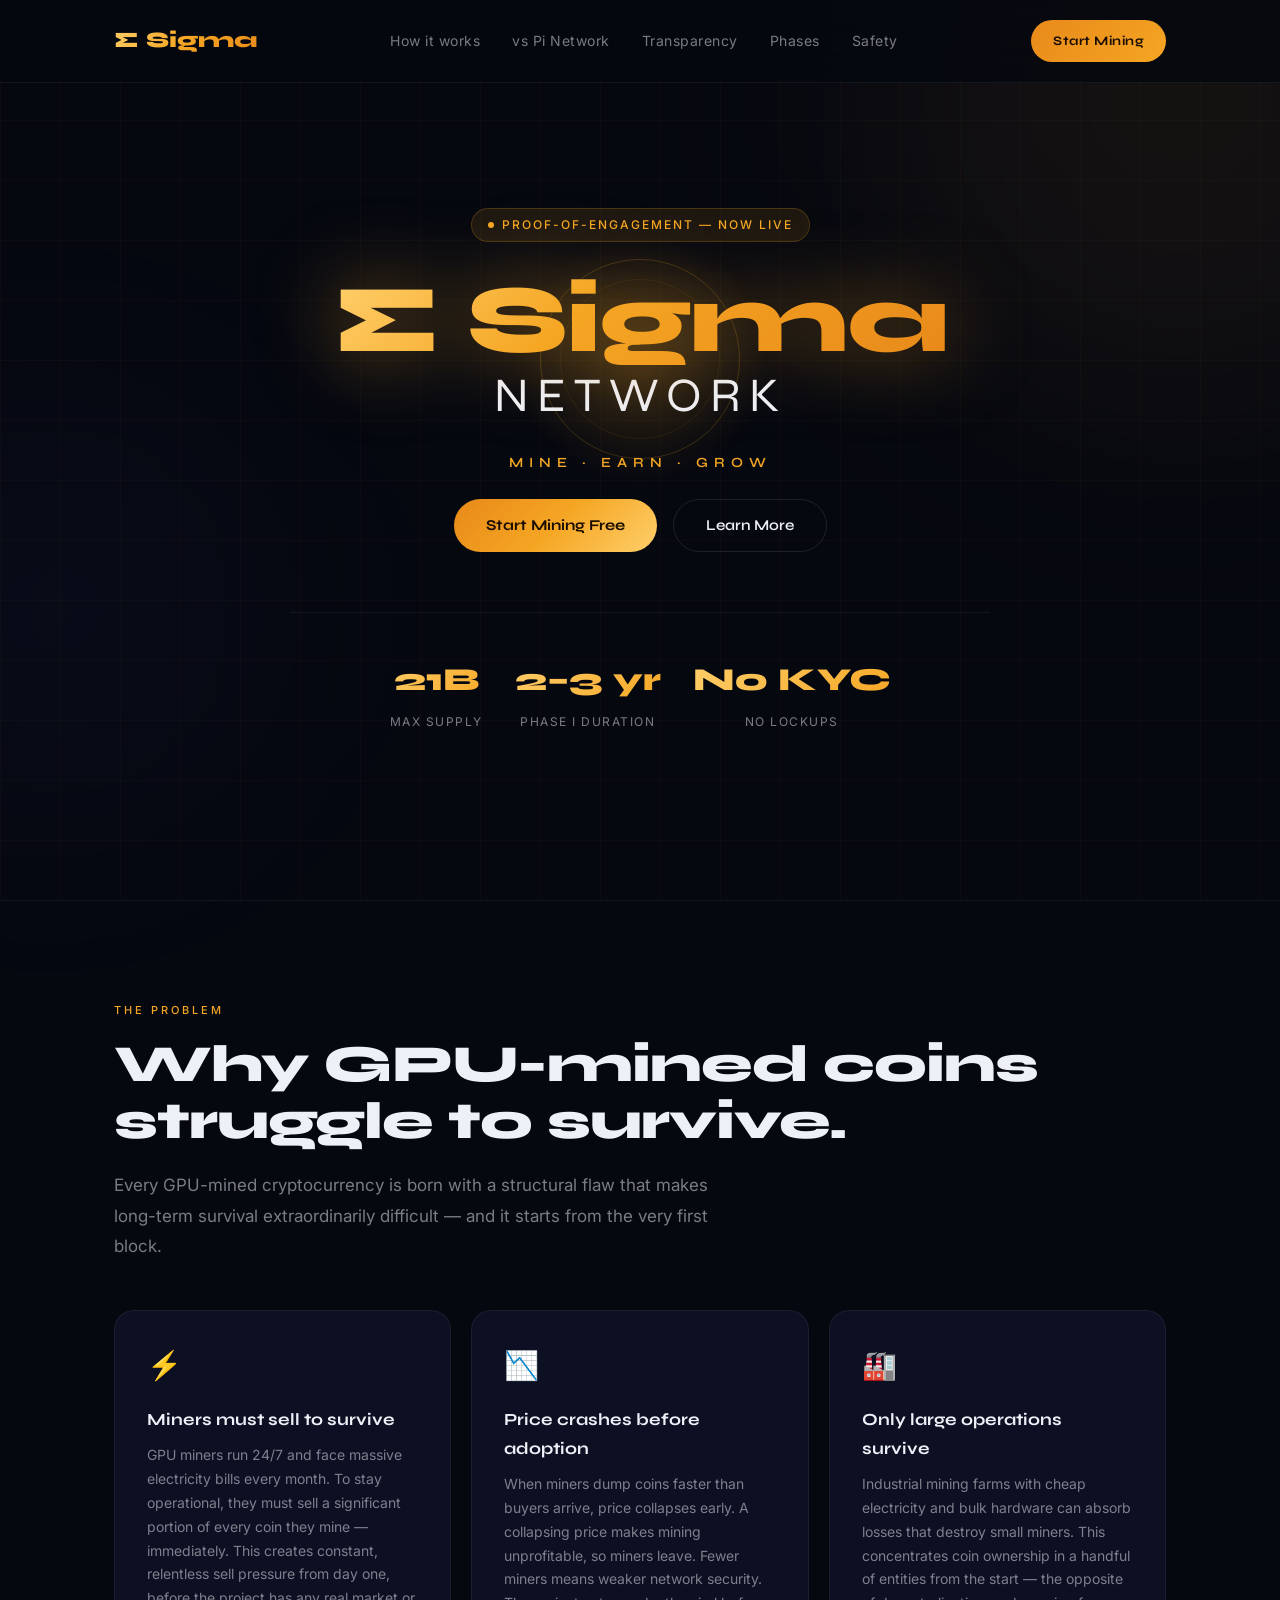
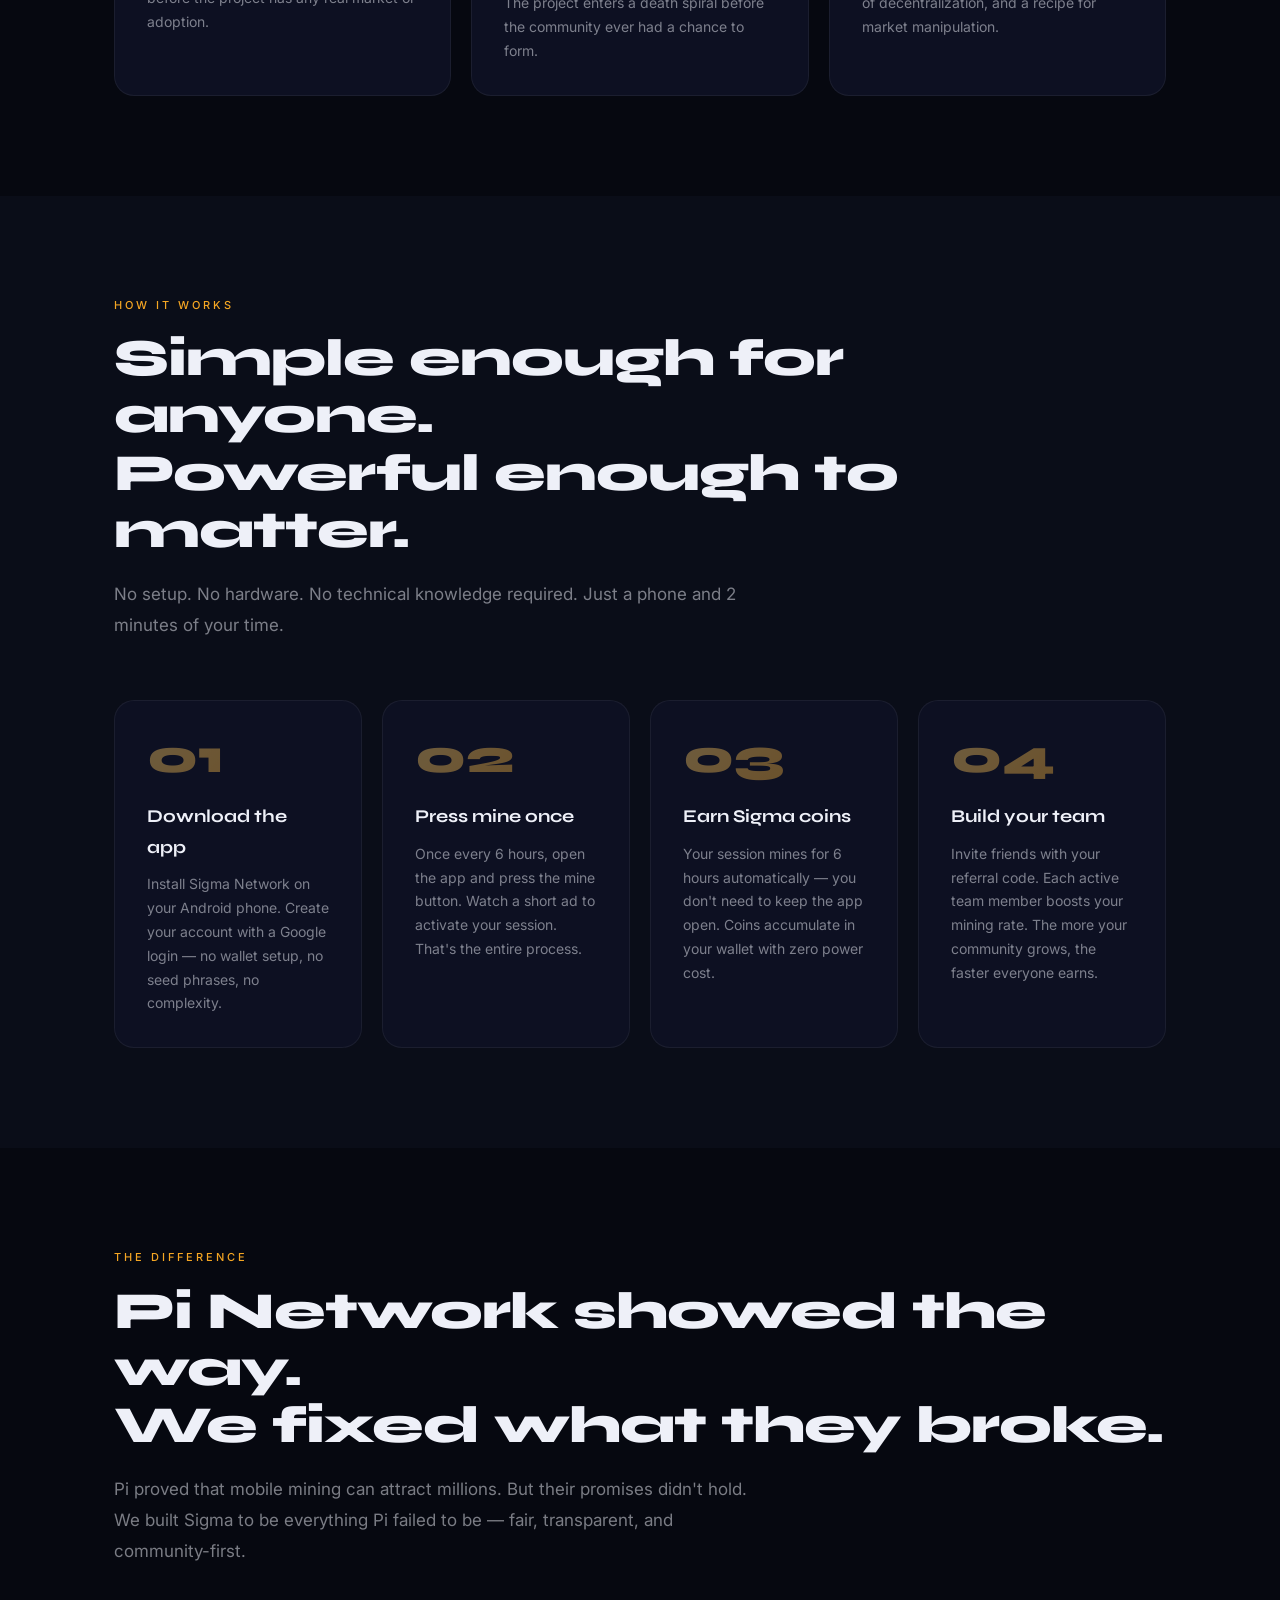
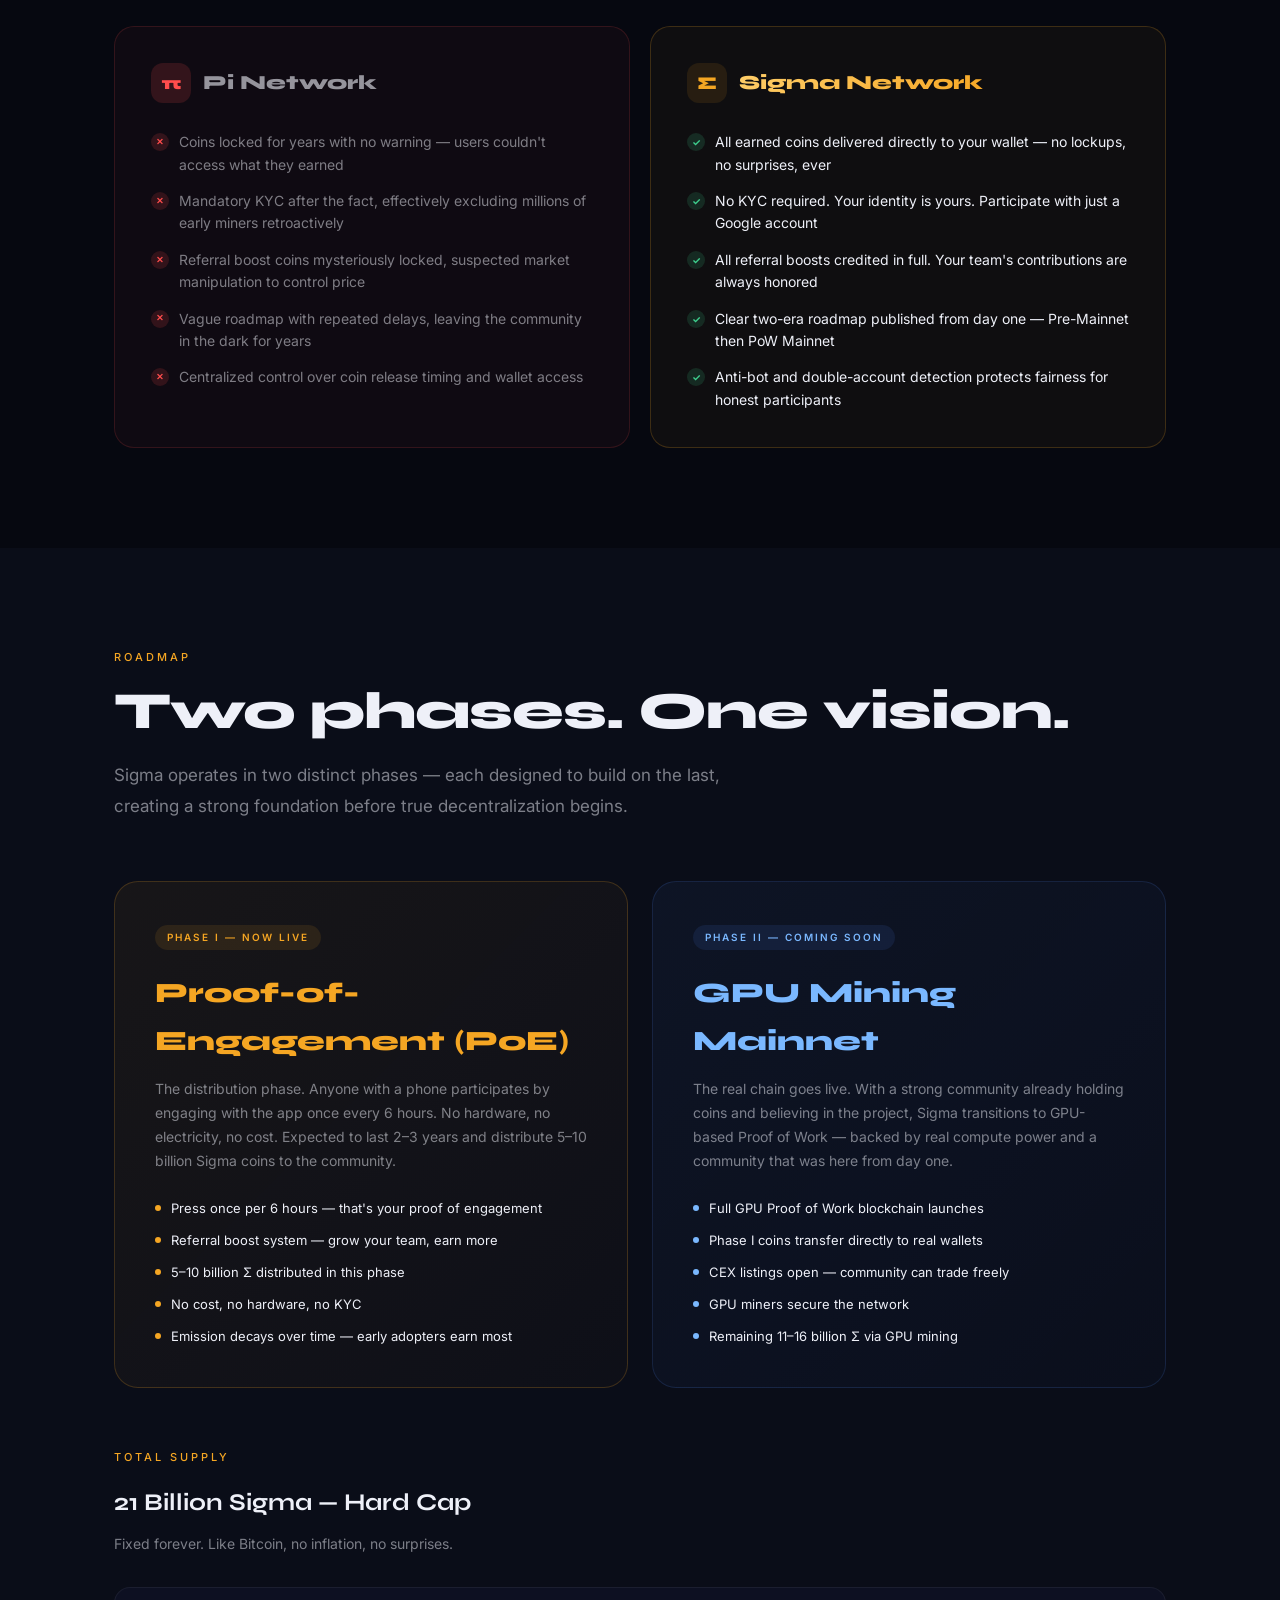
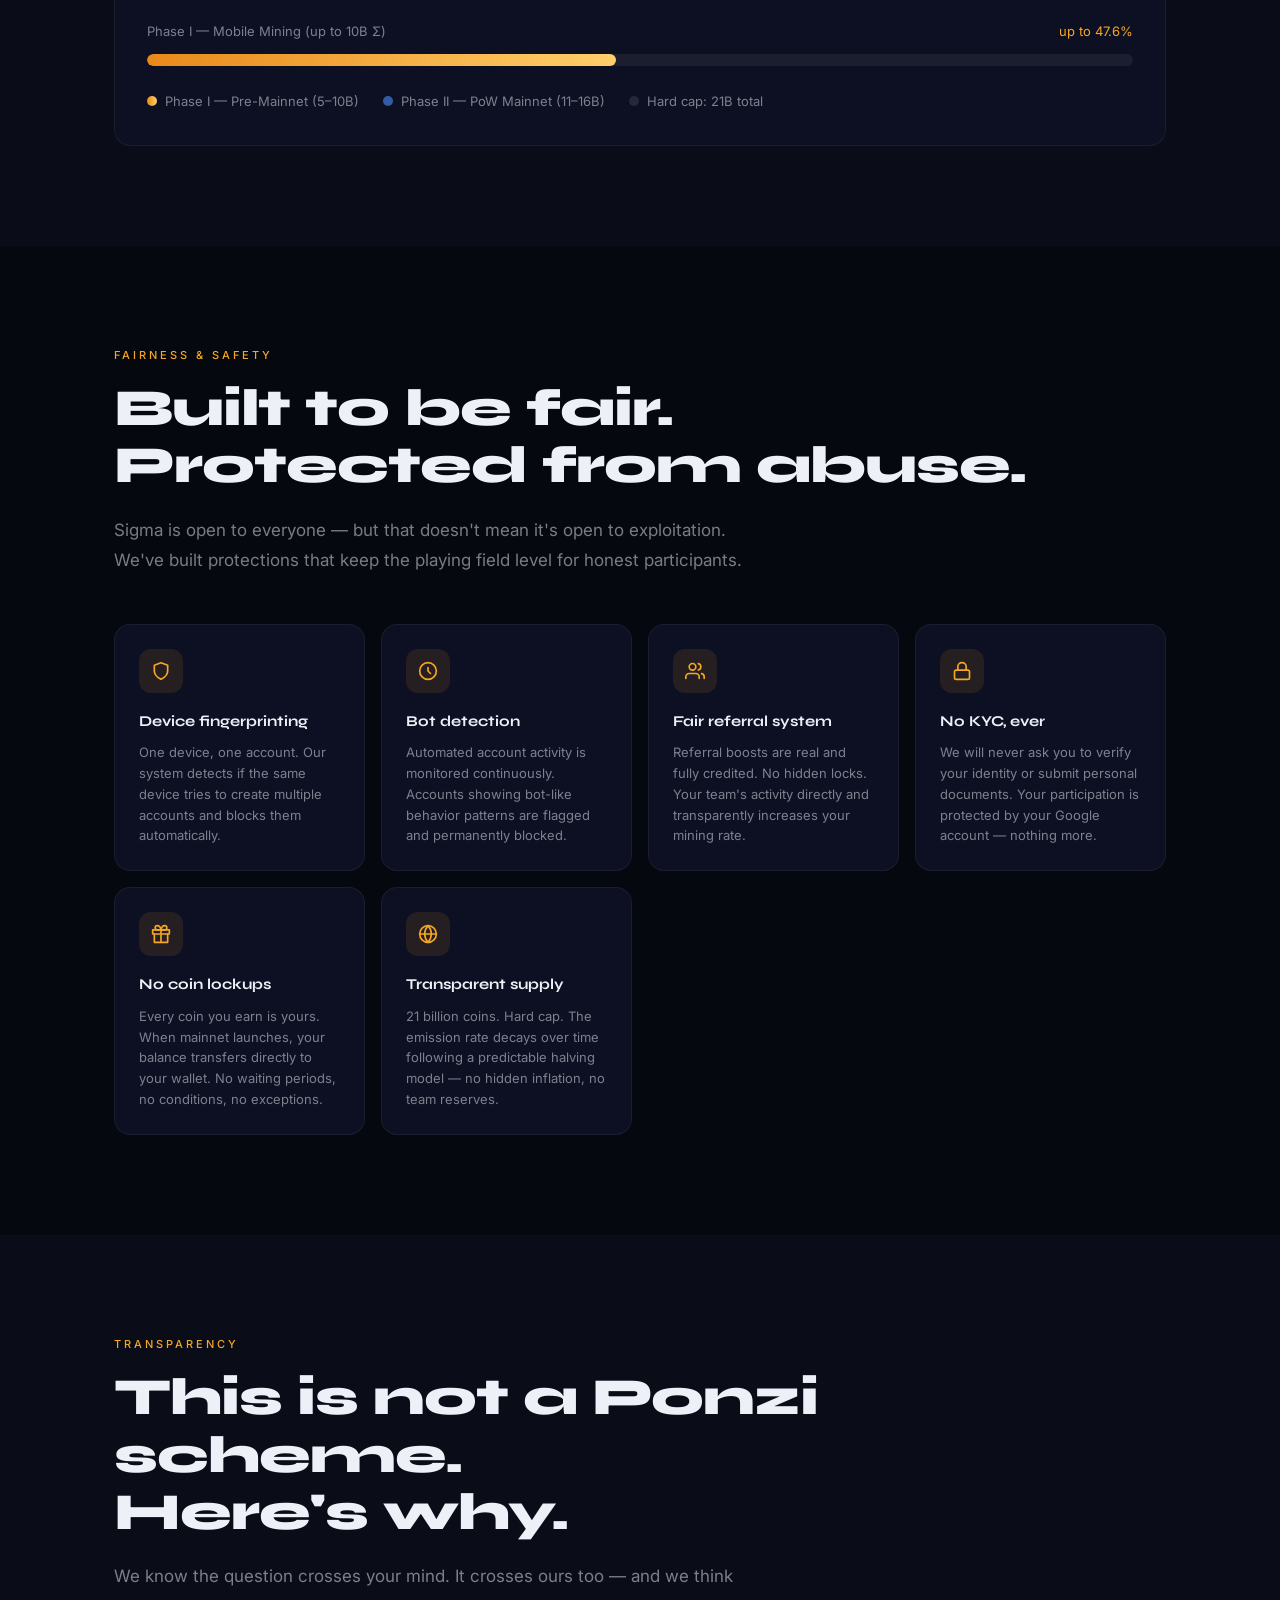
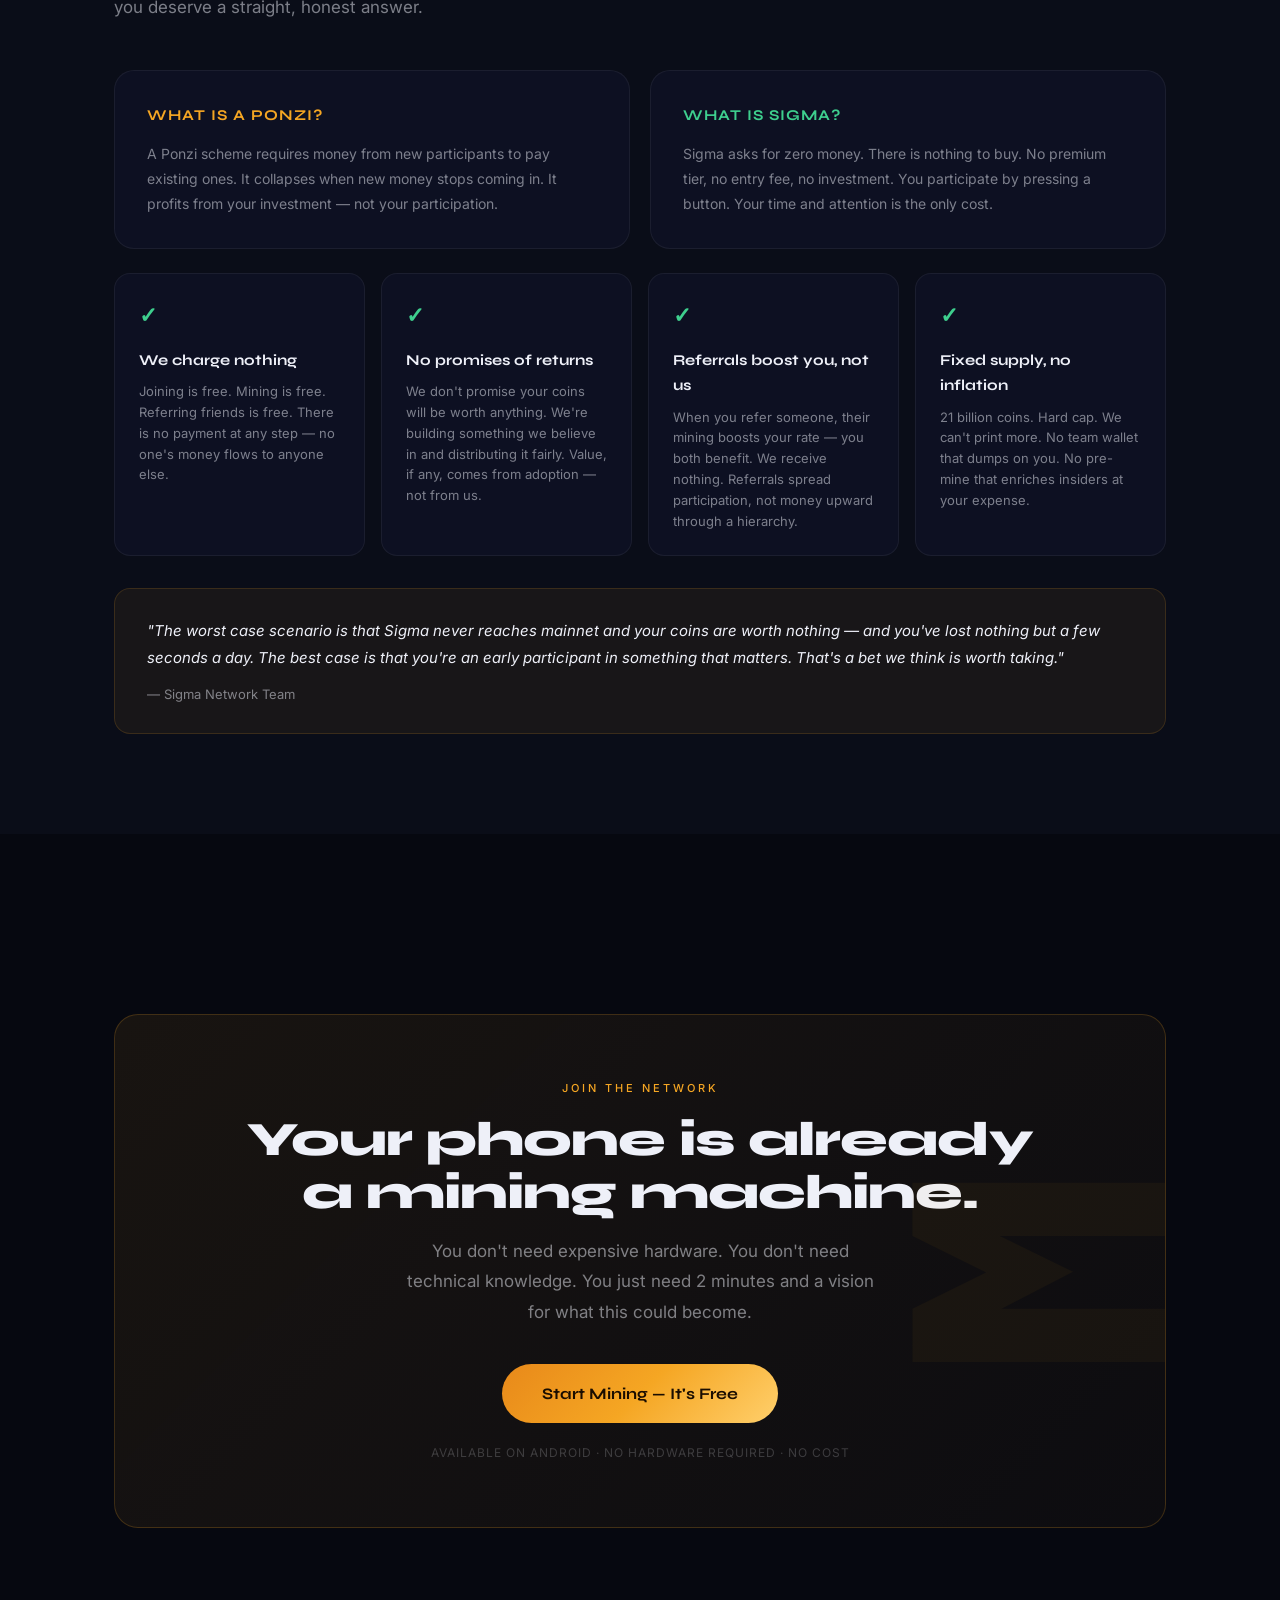
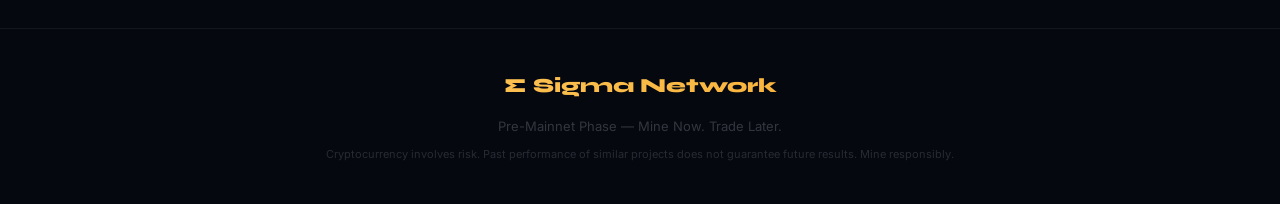
==== sigma-website.html @ c4483a66 "Add files via upload" ====
<!DOCTYPE html>
<html lang="en">
<head>
<meta charset="UTF-8">
<meta name="viewport" content="width=device-width, initial-scale=1.0">
<title>Sigma Network — Mine. Earn. Grow.</title>
<link href="https://fonts.googleapis.com/css2?family=Syne:wght@400;500;600;700;800&family=Inter:wght@300;400;500&display=swap" rel="stylesheet">
<style>
*,*::before,*::after{box-sizing:border-box;margin:0;padding:0}
:root{
  --bg:#060810;
  --bg2:#0a0d18;
  --bg3:#0f1220;
  --card:#0d1022;
  --border:rgba(255,255,255,0.06);
  --border2:rgba(255,255,255,0.1);
  --gold:#f5a623;
  --gold2:#ffcf6b;
  --gold3:#e8891a;
  --dim:rgba(245,166,35,0.1);
  --dim2:rgba(245,166,35,0.06);
  --text:#eef0f8;
  --muted:rgba(238,240,248,0.5);
  --faint:rgba(238,240,248,0.2);
  --red:#ff4d4d;
  --green:#3ecf8e;
}

html{scroll-behavior:smooth}

body{
  background:var(--bg);
  color:var(--text);
  font-family:'Inter',sans-serif;
  font-weight:400;
  line-height:1.7;
  overflow-x:hidden;
}

/* ── Background grid ── */
body::before{
  content:'';
  position:fixed;inset:0;
  background-image:
    linear-gradient(rgba(245,166,35,0.03) 1px,transparent 1px),
    linear-gradient(90deg,rgba(245,166,35,0.03) 1px,transparent 1px);
  background-size:60px 60px;
  pointer-events:none;
  z-index:0;
}

/* ── Glow blobs ── */
.glow-blob{
  position:fixed;border-radius:50%;
  filter:blur(120px);pointer-events:none;z-index:0;
  animation:blobFloat 12s ease-in-out infinite alternate;
}
.blob1{width:600px;height:600px;background:rgba(245,166,35,0.06);top:-200px;right:-200px;}
.blob2{width:400px;height:400px;background:rgba(79,140,255,0.04);bottom:10%;left:-150px;animation-delay:-6s;}

@keyframes blobFloat{
  0%{transform:translate(0,0) scale(1);}
  100%{transform:translate(30px,-40px) scale(1.1);}
}

/* ── Layout ── */
.container{max-width:1100px;margin:0 auto;padding:0 24px;position:relative;z-index:1;}
.section{padding:100px 0;}

/* ── Nav ── */
nav{
  position:fixed;top:0;left:0;right:0;z-index:100;
  padding:20px 0;
  background:rgba(6,8,16,0.8);
  backdrop-filter:blur(20px);
  border-bottom:1px solid var(--border);
  transition:all 0.3s;
}
.nav-inner{
  max-width:1100px;margin:0 auto;padding:0 24px;
  display:flex;align-items:center;justify-content:space-between;
}
.nav-logo{
  font-family:'Syne',sans-serif;
  font-size:22px;font-weight:800;
  background:linear-gradient(135deg,var(--gold2),var(--gold),var(--gold3));
  -webkit-background-clip:text;-webkit-text-fill-color:transparent;background-clip:text;
  text-decoration:none;
}
.nav-links{display:flex;gap:32px;list-style:none;}
.nav-links a{
  color:var(--muted);font-size:14px;text-decoration:none;letter-spacing:0.5px;
  transition:color 0.2s;
}
.nav-links a:hover{color:var(--text);}
.hamburger{
  display:none;flex-direction:column;gap:5px;cursor:pointer;
  background:none;border:none;padding:4px;
}
.hamburger span{
  display:block;width:22px;height:2px;
  background:var(--text);border-radius:2px;
  transition:all 0.3s;
}
.hamburger.open span:nth-child(1){transform:rotate(45deg) translate(5px,5px);}
.hamburger.open span:nth-child(2){opacity:0;}
.hamburger.open span:nth-child(3){transform:rotate(-45deg) translate(5px,-5px);}
.mobile-menu{
  display:none;position:absolute;top:100%;left:0;right:0;
  background:rgba(6,8,16,0.98);
  backdrop-filter:blur(20px);
  border-bottom:1px solid var(--border);
  padding:20px 24px;
  flex-direction:column;gap:0;
}
.mobile-menu.open{display:flex;}
.mobile-menu a{
  color:var(--muted);font-size:15px;text-decoration:none;
  padding:14px 0;border-bottom:1px solid var(--border);
  transition:color 0.2s;
}
.mobile-menu a:last-child{border-bottom:none;}
.mobile-menu a:hover{color:var(--gold);}
.nav-cta{
  background:linear-gradient(135deg,var(--gold3),var(--gold));
  color:#1a0d00;font-family:'Syne',sans-serif;font-weight:700;
  font-size:13px;letter-spacing:0.5px;
  padding:10px 22px;border-radius:100px;border:none;
  cursor:pointer;text-decoration:none;
  transition:transform 0.2s,opacity 0.2s;
  display:inline-block;
}
.nav-cta:hover{transform:translateY(-1px);opacity:0.9;}

/* ── Hero ── */
.hero-tagline{
  font-family:'Syne',sans-serif;
  font-size:14px;font-weight:600;
  letter-spacing:6px;text-transform:uppercase;
  color:var(--gold);
  margin-bottom:24px;
  animation:fadeUp 0.8s ease 0.15s both;
}
@keyframes glowPulse{
  0%,100%{opacity:0.6;transform:translate(-50%,-50%) scale(1);}
  50%{opacity:1;transform:translate(-50%,-50%) scale(1.1);}
}
@keyframes ringPulse{
  0%,100%{opacity:0.6;transform:translate(-50%,-50%) scale(1);}
  50%{opacity:1;transform:translate(-50%,-50%) scale(1.05);}
}
/* ── Hero ── */
.hero{
  min-height:100vh;
  display:flex;align-items:center;justify-content:center;
  text-align:center;
  padding:120px 24px 80px;
  position:relative;z-index:1;
  width:100%;
}
.hero > div{
  width:100%;max-width:700px;
  display:flex;flex-direction:column;align-items:center;
}
.hero-badge{
  display:inline-flex;align-items:center;gap:8px;
  background:var(--dim);border:1px solid rgba(245,166,35,0.2);
  border-radius:100px;padding:6px 16px;
  font-size:12px;letter-spacing:2px;text-transform:uppercase;
  color:var(--gold);font-weight:500;margin-bottom:32px;
  animation:fadeUp 0.8s ease both;
}
.hero-badge::before{
  content:'';width:6px;height:6px;border-radius:50%;
  background:var(--gold);animation:pulse 2s ease-in-out infinite;
}
@keyframes pulse{0%,100%{opacity:1;transform:scale(1);}50%{opacity:0.4;transform:scale(0.6);}}

.hero-title{
  font-family:'Syne',sans-serif;
  font-size:clamp(48px,8vw,96px);
  font-weight:800;line-height:0.95;
  letter-spacing:-2px;
  margin-bottom:24px;
  animation:fadeUp 0.8s ease 0.1s both;
}
.hero-title .sigma{
  display:block;
  background:linear-gradient(135deg,var(--gold2) 0%,var(--gold) 40%,var(--gold3) 100%);
  -webkit-background-clip:text;-webkit-text-fill-color:transparent;background-clip:text;
}
.hero-title .network{
  display:block;color:var(--text);
  font-size:clamp(24px,4vw,48px);
  font-weight:400;letter-spacing:8px;
  text-transform:uppercase;
  margin-top:8px;
}

.hero-sub{
  font-size:18px;color:var(--muted);
  max-width:560px;margin:0 auto 48px;line-height:1.8;
  animation:fadeUp 0.8s ease 0.2s both;
}

.hero-actions{
  display:flex;gap:16px;justify-content:center;flex-wrap:wrap;
  animation:fadeUp 0.8s ease 0.3s both;
  width:100%;
}
.btn-primary{
  background:linear-gradient(135deg,var(--gold3),var(--gold),var(--gold2));
  color:#1a0d00;font-family:'Syne',sans-serif;font-weight:700;
  font-size:15px;padding:14px 32px;border-radius:100px;
  border:none;cursor:pointer;text-decoration:none;
  transition:transform 0.2s,box-shadow 0.2s;display:inline-block;
}
.btn-primary:hover{transform:translateY(-2px);box-shadow:0 8px 30px rgba(245,166,35,0.3);}
.btn-secondary{
  background:transparent;color:var(--text);
  font-family:'Syne',sans-serif;font-weight:600;
  font-size:15px;padding:13px 32px;border-radius:100px;
  border:1px solid var(--border2);cursor:pointer;text-decoration:none;
  transition:all 0.2s;display:inline-block;
}
.btn-secondary:hover{background:rgba(255,255,255,0.05);border-color:rgba(255,255,255,0.2);}

.hero-stats{
  display:flex;gap:32px;justify-content:center;flex-wrap:wrap;
  margin-top:60px;padding-top:40px;border-top:1px solid var(--border);
  animation:fadeUp 0.8s ease 0.4s both;
  width:100%;
}
.hero-stat{text-align:center;}
.hero-stat-val{
  font-family:'Syne',sans-serif;font-size:32px;font-weight:800;
  background:linear-gradient(135deg,var(--gold2),var(--gold));
  -webkit-background-clip:text;-webkit-text-fill-color:transparent;background-clip:text;
}
.hero-stat-label{font-size:12px;color:var(--muted);letter-spacing:1.5px;text-transform:uppercase;margin-top:4px;}

@keyframes fadeUp{from{opacity:0;transform:translateY(24px);}to{opacity:1;transform:translateY(0);}}

/* ── Section titles ── */
.section-label{
  font-size:11px;letter-spacing:3px;text-transform:uppercase;
  color:var(--gold);font-weight:500;margin-bottom:16px;
}
.section-title{
  font-family:'Syne',sans-serif;font-size:clamp(28px,5vw,52px);
  font-weight:800;line-height:1.1;letter-spacing:-1px;margin-bottom:20px;
  max-width:100%;
}
.section-sub{font-size:17px;color:var(--muted);max-width:640px;line-height:1.8;}

/* ── Cards ── */
.card{
  background:var(--card);
  border:1px solid var(--border);
  border-radius:20px;padding:32px;
  transition:border-color 0.3s,transform 0.3s;
}
.card:hover{border-color:rgba(245,166,35,0.2);transform:translateY(-2px);}

/* ── How it works ── */
.steps-grid{
  display:grid;grid-template-columns:repeat(auto-fit,minmax(240px,1fr));
  gap:20px;margin-top:60px;
}
.step{
  background:var(--card);border:1px solid var(--border);
  border-radius:20px;padding:32px;
  position:relative;overflow:hidden;
  transition:border-color 0.3s;
}
.step:hover{border-color:rgba(245,166,35,0.25);}
.step::before{
  content:'';position:absolute;top:0;left:0;right:0;height:2px;
  background:linear-gradient(90deg,transparent,rgba(245,166,35,0.4),transparent);
  opacity:0;transition:opacity 0.3s;
}
.step:hover::before{opacity:1;}
.step-num{
  font-family:'Syne',sans-serif;font-size:48px;font-weight:800;
  background:linear-gradient(135deg,var(--gold2),var(--gold));
  -webkit-background-clip:text;-webkit-text-fill-color:transparent;background-clip:text;
  line-height:1;margin-bottom:20px;
  opacity:0.4;
}
.step-title{font-family:'Syne',sans-serif;font-size:18px;font-weight:700;margin-bottom:10px;}
.step-desc{font-size:14px;color:var(--muted);line-height:1.7;}

/* ── VS section ── */
.vs-grid{
  display:grid;grid-template-columns:1fr 1fr;gap:20px;margin-top:60px;
}
@media(max-width:640px){.vs-grid{grid-template-columns:1fr;}}
.vs-card{border-radius:20px;padding:36px;position:relative;overflow:hidden;}
.vs-card.bad{
  background:rgba(255,77,77,0.04);
  border:1px solid rgba(255,77,77,0.15);
}
.vs-card.good{
  background:rgba(245,166,35,0.04);
  border:1px solid rgba(245,166,35,0.2);
}
.vs-header{
  display:flex;align-items:center;gap:12px;margin-bottom:28px;
}
.vs-icon{
  width:40px;height:40px;border-radius:12px;
  display:flex;align-items:center;justify-content:center;
  font-size:18px;font-weight:800;font-family:'Syne',sans-serif;
}
.vs-icon.bad{background:rgba(255,77,77,0.15);color:var(--red);}
.vs-icon.good{background:var(--dim);color:var(--gold);}
.vs-name{font-family:'Syne',sans-serif;font-size:20px;font-weight:800;}
.vs-name.bad{color:rgba(238,240,248,0.6);}
.vs-name.good{
  background:linear-gradient(135deg,var(--gold2),var(--gold));
  -webkit-background-clip:text;-webkit-text-fill-color:transparent;background-clip:text;
}
.vs-list{list-style:none;display:flex;flex-direction:column;gap:14px;}
.vs-list li{
  font-size:14px;line-height:1.6;
  display:flex;align-items:flex-start;gap:10px;
}
.vs-list li::before{
  content:'';width:18px;height:18px;border-radius:50%;
  flex-shrink:0;margin-top:2px;
  display:flex;align-items:center;justify-content:center;
  font-size:10px;font-weight:700;
}
.vs-card.bad .vs-list li{color:var(--muted);}
.vs-card.bad .vs-list li::before{
  background:rgba(255,77,77,0.15);color:var(--red);
  content:'✕';display:flex;align-items:center;justify-content:center;
  font-size:9px;
}
.vs-card.good .vs-list li{color:var(--text);}
.vs-card.good .vs-list li::before{
  background:rgba(62,207,142,0.15);color:var(--green);
  content:'✓';display:flex;align-items:center;justify-content:center;
  font-size:10px;
}

/* ── Eras ── */
.eras{display:grid;grid-template-columns:1fr 1fr;gap:24px;margin-top:60px;}
@media(max-width:640px){.eras{grid-template-columns:1fr;}}
.era-card{border-radius:24px;padding:40px;position:relative;overflow:hidden;}
.era-card.phase1{
  background:linear-gradient(135deg,rgba(245,166,35,0.06) 0%,rgba(245,166,35,0.02) 100%);
  border:1px solid rgba(245,166,35,0.2);
}
.era-card.phase2{
  background:linear-gradient(135deg,rgba(79,140,255,0.06) 0%,rgba(79,140,255,0.02) 100%);
  border:1px solid rgba(79,140,255,0.15);
}
.phase-tag{
  display:inline-block;font-size:10px;letter-spacing:2px;text-transform:uppercase;
  font-weight:600;padding:4px 12px;border-radius:100px;margin-bottom:20px;
}
.phase1 .phase-tag{background:var(--dim);color:var(--gold);}
.phase2 .phase-tag{background:rgba(79,140,255,0.1);color:#7ab8ff;}
.era-title{font-family:'Syne',sans-serif;font-size:28px;font-weight:800;margin-bottom:12px;}
.phase1 .era-title{color:var(--gold);}
.phase2 .era-title{color:#7ab8ff;}
.era-sub{font-size:14px;color:var(--muted);margin-bottom:24px;line-height:1.7;}
.era-details{display:flex;flex-direction:column;gap:10px;}
.era-detail{
  display:flex;align-items:center;gap:10px;
  font-size:13px;color:var(--text);
}
.era-dot{width:6px;height:6px;border-radius:50%;flex-shrink:0;}
.phase1 .era-dot{background:var(--gold);}
.phase2 .era-dot{background:#7ab8ff;}

/* ── Supply bar ── */
.supply-section{margin-top:60px;}
.supply-bar-wrap{
  background:var(--card);border:1px solid var(--border);
  border-radius:16px;padding:32px;margin-top:32px;
}
.supply-label{
  display:flex;justify-content:space-between;align-items:center;
  margin-bottom:12px;font-size:13px;color:var(--muted);
}
.supply-bar{height:12px;background:rgba(255,255,255,0.06);border-radius:100px;overflow:hidden;margin-bottom:24px;}
.supply-fill1{height:100%;width:47.6%;background:linear-gradient(90deg,var(--gold3),var(--gold2));border-radius:100px;}
.supply-legend{display:flex;gap:24px;flex-wrap:wrap;}
.legend-item{display:flex;align-items:center;gap:8px;font-size:13px;color:var(--muted);}
.legend-dot{width:10px;height:10px;border-radius:50%;flex-shrink:0;}

/* ── Safety section ── */
.safety-grid{display:grid;grid-template-columns:repeat(auto-fit,minmax(220px,1fr));gap:16px;margin-top:48px;}
.safety-card{
  background:var(--card);border:1px solid var(--border);
  border-radius:16px;padding:24px;
}
.safety-icon{
  width:44px;height:44px;border-radius:12px;background:var(--dim);
  display:flex;align-items:center;justify-content:center;
  margin-bottom:16px;
}
.safety-icon svg{width:20px;height:20px;}
.safety-title{font-family:'Syne',sans-serif;font-size:15px;font-weight:700;margin-bottom:8px;}
.safety-desc{font-size:13px;color:var(--muted);line-height:1.6;}

/* ── CTA banner ── */
.cta-banner{
  background:linear-gradient(135deg,rgba(245,166,35,0.08) 0%,rgba(245,166,35,0.03) 100%);
  border:1px solid rgba(245,166,35,0.2);
  border-radius:24px;padding:64px 48px;text-align:center;
  position:relative;overflow:hidden;margin-top:80px;
}
.cta-banner::before{
  content:'Σ';
  position:absolute;right:-40px;top:50%;transform:translateY(-50%);
  font-family:'Syne',sans-serif;font-size:280px;font-weight:800;
  color:rgba(245,166,35,0.04);line-height:1;pointer-events:none;
}

/* ── Footer ── */
footer{
  border-top:1px solid var(--border);
  padding:40px 0;text-align:center;
  color:var(--faint);font-size:13px;
  position:relative;z-index:1;
}
.footer-logo{
  font-family:'Syne',sans-serif;font-size:20px;font-weight:800;
  background:linear-gradient(135deg,var(--gold2),var(--gold));
  -webkit-background-clip:text;-webkit-text-fill-color:transparent;background-clip:text;
  margin-bottom:12px;
}

/* ── Divider ── */
.divider{height:1px;background:var(--border);margin:0;}

/* ── Responsive ── */
@media(max-width:768px){
  .nav-links{display:none;}
  .desktop-only{display:none;}
  .hamburger{display:flex;}
  .section{padding:60px 0;}
  .hero{padding:100px 16px 60px;}
  .hero-stats{gap:24px;}
  .hero-stat-val{font-size:24px;}
  .cta-banner{padding:40px 20px;}
  .cta-banner::before{display:none;}
  .steps-grid{grid-template-columns:1fr;}
  .vs-grid{grid-template-columns:1fr;}
  .eras{grid-template-columns:1fr;}
  .container{padding:0 16px;}
  .supply-label{flex-direction:column;align-items:flex-start;gap:4px;}
  .hero-tagline{font-size:12px;letter-spacing:4px;}
}

/* ── Scroll reveal ── */
.reveal{opacity:0;transform:translateY(32px);transition:opacity 0.7s ease,transform 0.7s ease;}
.reveal.visible{opacity:1;transform:translateY(0);}
</style>
</head>
<body>

<div class="glow-blob blob1"></div>
<div class="glow-blob blob2"></div>

<!-- Nav -->
<nav>
  <div class="nav-inner">
    <a href="#" class="nav-logo">Σ Sigma</a>
    <ul class="nav-links">
      <li><a href="#how">How it works</a></li>
      <li><a href="#vs">vs Pi Network</a></li>
      <li><a href="#transparency">Transparency</a></li>
      <li><a href="#eras">Phases</a></li>
      <li><a href="#safety">Safety</a></li>
    </ul>
    <a href="https://sigma-network-chi.vercel.app" class="nav-cta desktop-only">Start Mining</a>
    <button class="hamburger" id="hamburger" onclick="toggleMenu()" aria-label="Menu">
      <span></span><span></span><span></span>
    </button>
  </div>
  <div class="mobile-menu" id="mobileMenu">
    <a href="#how" onclick="closeMenu()">How it works</a>
    <a href="#vs" onclick="closeMenu()">vs Pi Network</a>
    <a href="#transparency" onclick="closeMenu()">Transparency</a>
    <a href="#eras" onclick="closeMenu()">Phases</a>
    <a href="#safety" onclick="closeMenu()">Safety</a>
    <a href="https://sigma-network-chi.vercel.app" style="color:var(--gold);font-weight:600;margin-top:8px;">Start Mining →</a>
  </div>
</nav>

<!-- Hero -->
<section class="hero">
  <div>
    <div class="hero-badge">Proof-of-Engagement — Now Live</div>

    <!-- Glow rings like the app intro -->
    <div style="position:relative;display:inline-block;margin-bottom:8px;">
      <div style="position:absolute;top:50%;left:50%;transform:translate(-50%,-50%);width:260px;height:260px;border-radius:50%;background:radial-gradient(circle,rgba(245,166,35,0.18) 0%,transparent 70%);animation:glowPulse 3s ease-in-out infinite;pointer-events:none;"></div>
      <div style="position:absolute;top:50%;left:50%;transform:translate(-50%,-50%);width:200px;height:200px;border-radius:50%;border:1px solid rgba(245,166,35,0.2);animation:ringPulse 3s ease-in-out infinite;pointer-events:none;"></div>
      <div style="position:absolute;top:50%;left:50%;transform:translate(-50%,-50%);width:160px;height:160px;border-radius:50%;border:1px solid rgba(245,166,35,0.08);animation:ringPulse 3s ease-in-out infinite 0.5s;pointer-events:none;"></div>
      <h1 class="hero-title" style="position:relative;z-index:1;">
        <span class="sigma" style="filter:drop-shadow(0 0 40px rgba(245,166,35,0.5));">Σ Sigma</span>
        <span class="network">Network</span>
      </h1>
    </div>

    <p class="hero-tagline">Mine &middot; Earn &middot; Grow</p>

    <div class="hero-actions">
      <a href="https://sigma-network-chi.vercel.app" class="btn-primary">Start Mining Free</a>
      <a href="#how" class="btn-secondary">Learn More</a>
    </div>
    <div class="hero-stats">
      <div class="hero-stat">
        <div class="hero-stat-val">21B</div>
        <div class="hero-stat-label">Max Supply</div>
      </div>

      <div class="hero-stat">
        <div class="hero-stat-val">2–3 yr</div>
        <div class="hero-stat-label">Phase I Duration</div>
      </div>
      <div class="hero-stat">
        <div class="hero-stat-val">No KYC</div>
        <div class="hero-stat-label">No Lockups</div>
      </div>
    </div>
  </div>
</section>

<div class="divider"></div>

<!-- The Problem -->
<section class="section" id="problem">
  <div class="container reveal">
    <div class="section-label">The problem</div>
    <h2 class="section-title">Why GPU-mined coins struggle to survive.</h2>
    <p class="section-sub">
      Every GPU-mined cryptocurrency is born with a structural flaw that makes long-term survival extraordinarily difficult — and it starts from the very first block.
    </p>
    <div class="steps-grid" style="margin-top:48px;">
      <div class="card">
        <div style="font-size:28px;margin-bottom:16px;color:var(--red);font-weight:700;font-family:'Syne',sans-serif;">⚡</div>
        <div style="font-family:'Syne',sans-serif;font-size:17px;font-weight:700;margin-bottom:8px;">Miners must sell to survive</div>
        <p style="font-size:14px;color:var(--muted);">GPU miners run 24/7 and face massive electricity bills every month. To stay operational, they must sell a significant portion of every coin they mine — immediately. This creates constant, relentless sell pressure from day one, before the project has any real market or adoption.</p>
      </div>
      <div class="card">
        <div style="font-size:28px;margin-bottom:16px;color:var(--red);font-weight:700;font-family:'Syne',sans-serif;">📉</div>
        <div style="font-family:'Syne',sans-serif;font-size:17px;font-weight:700;margin-bottom:8px;">Price crashes before adoption</div>
        <p style="font-size:14px;color:var(--muted);">When miners dump coins faster than buyers arrive, price collapses early. A collapsing price makes mining unprofitable, so miners leave. Fewer miners means weaker network security. The project enters a death spiral before the community ever had a chance to form.</p>
      </div>
      <div class="card">
        <div style="font-size:28px;margin-bottom:16px;color:var(--red);font-weight:700;font-family:'Syne',sans-serif;">🏭</div>
        <div style="font-family:'Syne',sans-serif;font-size:17px;font-weight:700;margin-bottom:8px;">Only large operations survive</div>
        <p style="font-size:14px;color:var(--muted);">Industrial mining farms with cheap electricity and bulk hardware can absorb losses that destroy small miners. This concentrates coin ownership in a handful of entities from the start — the opposite of decentralization, and a recipe for market manipulation.</p>
      </div>
    </div>
  </div>
</section>

<!-- How it works -->
<section class="section" id="how" style="background:var(--bg2);">
  <div class="container reveal">
    <div class="section-label">How it works</div>
    <h2 class="section-title">Simple enough for anyone.<br>Powerful enough to matter.</h2>
    <p class="section-sub">No setup. No hardware. No technical knowledge required. Just a phone and 2 minutes of your time.</p>
    <div class="steps-grid">
      <div class="step">
        <div class="step-num">01</div>
        <div class="step-title">Download the app</div>
        <p class="step-desc">Install Sigma Network on your Android phone. Create your account with a Google login — no wallet setup, no seed phrases, no complexity.</p>
      </div>
      <div class="step">
        <div class="step-num">02</div>
        <div class="step-title">Press mine once</div>
        <p class="step-desc">Once every 6 hours, open the app and press the mine button. Watch a short ad to activate your session. That's the entire process.</p>
      </div>
      <div class="step">
        <div class="step-num">03</div>
        <div class="step-title">Earn Sigma coins</div>
        <p class="step-desc">Your session mines for 6 hours automatically — you don't need to keep the app open. Coins accumulate in your wallet with zero power cost.</p>
      </div>
      <div class="step">
        <div class="step-num">04</div>
        <div class="step-title">Build your team</div>
        <p class="step-desc">Invite friends with your referral code. Each active team member boosts your mining rate. The more your community grows, the faster everyone earns.</p>
      </div>
    </div>
  </div>
</section>

<!-- VS Pi -->
<section class="section" id="vs">
  <div class="container reveal">
    <div class="section-label">The difference</div>
    <h2 class="section-title">Pi Network showed the way.<br>We fixed what they broke.</h2>
    <p class="section-sub">Pi proved that mobile mining can attract millions. But their promises didn't hold. We built Sigma to be everything Pi failed to be — fair, transparent, and community-first.</p>
    <div class="vs-grid">
      <div class="vs-card bad">
        <div class="vs-header">
          <div class="vs-icon bad">π</div>
          <div class="vs-name bad">Pi Network</div>
        </div>
        <ul class="vs-list">
          <li>Coins locked for years with no warning — users couldn't access what they earned</li>
          <li>Mandatory KYC after the fact, effectively excluding millions of early miners retroactively</li>
          <li>Referral boost coins mysteriously locked, suspected market manipulation to control price</li>
          <li>Vague roadmap with repeated delays, leaving the community in the dark for years</li>
          <li>Centralized control over coin release timing and wallet access</li>
        </ul>
      </div>
      <div class="vs-card good">
        <div class="vs-header">
          <div class="vs-icon good">Σ</div>
          <div class="vs-name good">Sigma Network</div>
        </div>
        <ul class="vs-list">
          <li>All earned coins delivered directly to your wallet — no lockups, no surprises, ever</li>
          <li>No KYC required. Your identity is yours. Participate with just a Google account</li>
          <li>All referral boosts credited in full. Your team's contributions are always honored</li>
          <li>Clear two-era roadmap published from day one — Pre-Mainnet then PoW Mainnet</li>
          <li>Anti-bot and double-account detection protects fairness for honest participants</li>
        </ul>
      </div>
    </div>
  </div>
</section>

<!-- Eras / Roadmap -->
<section class="section" id="eras" style="background:var(--bg2);">
  <div class="container reveal">
    <div class="section-label">Roadmap</div>
    <h2 class="section-title">Two phases. One vision.</h2>
    <p class="section-sub">Sigma operates in two distinct phases — each designed to build on the last, creating a strong foundation before true decentralization begins.</p>
    <div class="eras">
      <div class="era-card phase1">
        <div class="phase-tag">Phase I — Now Live</div>
        <div class="era-title">Proof-of-Engagement (PoE)</div>
        <p class="era-sub">The distribution phase. Anyone with a phone participates by engaging with the app once every 6 hours. No hardware, no electricity, no cost. Expected to last 2–3 years and distribute 5–10 billion Sigma coins to the community.</p>
        <div class="era-details">
          <div class="era-detail"><div class="era-dot"></div>Press once per 6 hours — that's your proof of engagement</div>
          <div class="era-detail"><div class="era-dot"></div>Referral boost system — grow your team, earn more</div>
          <div class="era-detail"><div class="era-dot"></div>5–10 billion Σ distributed in this phase</div>
          <div class="era-detail"><div class="era-dot"></div>No cost, no hardware, no KYC</div>
          <div class="era-detail"><div class="era-dot"></div>Emission decays over time — early adopters earn most</div>
        </div>
      </div>
      <div class="era-card phase2">
        <div class="phase-tag">Phase II — Coming Soon</div>
        <div class="era-title">GPU Mining Mainnet</div>
        <p class="era-sub">The real chain goes live. With a strong community already holding coins and believing in the project, Sigma transitions to GPU-based Proof of Work — backed by real compute power and a community that was here from day one.</p>
        <div class="era-details">
          <div class="era-detail"><div class="era-dot"></div>Full GPU Proof of Work blockchain launches</div>
          <div class="era-detail"><div class="era-dot"></div>Phase I coins transfer directly to real wallets</div>
          <div class="era-detail"><div class="era-dot"></div>CEX listings open — community can trade freely</div>
          <div class="era-detail"><div class="era-dot"></div>GPU miners secure the network</div>
          <div class="era-detail"><div class="era-dot"></div>Remaining 11–16 billion Σ via GPU mining</div>
        </div>
      </div>
    </div>

    <!-- Supply visualization -->
    <div class="supply-section reveal">
      <div class="section-label" style="margin-top:60px;">Total supply</div>
      <h3 style="font-family:'Syne',sans-serif;font-size:24px;font-weight:700;margin-bottom:8px;">21 Billion Sigma — Hard Cap</h3>
      <p style="font-size:14px;color:var(--muted);margin-bottom:0;">Fixed forever. Like Bitcoin, no inflation, no surprises.</p>
      <div class="supply-bar-wrap">
        <div class="supply-label">
          <span>Phase I — Mobile Mining (up to 10B Σ)</span>
          <span style="color:var(--gold);">up to 47.6%</span>
        </div>
        <div class="supply-bar"><div class="supply-fill1"></div></div>
        <div class="supply-legend">
          <div class="legend-item"><div class="legend-dot" style="background:linear-gradient(90deg,var(--gold3),var(--gold2));"></div>Phase I — Pre-Mainnet (5–10B)</div>
          <div class="legend-item"><div class="legend-dot" style="background:rgba(79,140,255,0.6);"></div>Phase II — PoW Mainnet (11–16B)</div>
          <div class="legend-item"><div class="legend-dot" style="background:var(--border2);"></div>Hard cap: 21B total</div>
        </div>
      </div>
    </div>
  </div>
</section>

<!-- Safety -->
<section class="section" id="safety">
  <div class="container reveal">
    <div class="section-label">Fairness & Safety</div>
    <h2 class="section-title">Built to be fair.<br>Protected from abuse.</h2>
    <p class="section-sub">Sigma is open to everyone — but that doesn't mean it's open to exploitation. We've built protections that keep the playing field level for honest participants.</p>
    <div class="safety-grid">
      <div class="safety-card">
        <div class="safety-icon">
          <svg viewBox="0 0 24 24" fill="none" stroke="#f5a623" stroke-width="2" stroke-linecap="round" stroke-linejoin="round">
            <path d="M12 22s8-4 8-10V5l-8-3-8 3v7c0 6 8 10 8 10z"/>
          </svg>
        </div>
        <div class="safety-title">Device fingerprinting</div>
        <p class="safety-desc">One device, one account. Our system detects if the same device tries to create multiple accounts and blocks them automatically.</p>
      </div>
      <div class="safety-card">
        <div class="safety-icon">
          <svg viewBox="0 0 24 24" fill="none" stroke="#f5a623" stroke-width="2" stroke-linecap="round" stroke-linejoin="round">
            <circle cx="12" cy="12" r="10"/><path d="M12 8v4l3 3"/>
          </svg>
        </div>
        <div class="safety-title">Bot detection</div>
        <p class="safety-desc">Automated account activity is monitored continuously. Accounts showing bot-like behavior patterns are flagged and permanently blocked.</p>
      </div>
      <div class="safety-card">
        <div class="safety-icon">
          <svg viewBox="0 0 24 24" fill="none" stroke="#f5a623" stroke-width="2" stroke-linecap="round" stroke-linejoin="round">
            <path d="M17 21v-2a4 4 0 0 0-4-4H5a4 4 0 0 0-4 4v2"/><circle cx="9" cy="7" r="4"/><path d="M23 21v-2a4 4 0 0 0-3-3.87"/><path d="M16 3.13a4 4 0 0 1 0 7.75"/>
          </svg>
        </div>
        <div class="safety-title">Fair referral system</div>
        <p class="safety-desc">Referral boosts are real and fully credited. No hidden locks. Your team's activity directly and transparently increases your mining rate.</p>
      </div>
      <div class="safety-card">
        <div class="safety-icon">
          <svg viewBox="0 0 24 24" fill="none" stroke="#f5a623" stroke-width="2" stroke-linecap="round" stroke-linejoin="round">
            <rect x="3" y="11" width="18" height="11" rx="2" ry="2"/><path d="M7 11V7a5 5 0 0 1 10 0v4"/>
          </svg>
        </div>
        <div class="safety-title">No KYC, ever</div>
        <p class="safety-desc">We will never ask you to verify your identity or submit personal documents. Your participation is protected by your Google account — nothing more.</p>
      </div>
      <div class="safety-card">
        <div class="safety-icon">
          <svg viewBox="0 0 24 24" fill="none" stroke="#f5a623" stroke-width="2" stroke-linecap="round" stroke-linejoin="round">
            <polyline points="20 12 20 22 4 22 4 12"/><rect x="2" y="7" width="20" height="5"/><line x1="12" y1="22" x2="12" y2="7"/><path d="M12 7H7.5a2.5 2.5 0 0 1 0-5C11 2 12 7 12 7z"/><path d="M12 7h4.5a2.5 2.5 0 0 0 0-5C13 2 12 7 12 7z"/>
          </svg>
        </div>
        <div class="safety-title">No coin lockups</div>
        <p class="safety-desc">Every coin you earn is yours. When mainnet launches, your balance transfers directly to your wallet. No waiting periods, no conditions, no exceptions.</p>
      </div>
      <div class="safety-card">
        <div class="safety-icon">
          <svg viewBox="0 0 24 24" fill="none" stroke="#f5a623" stroke-width="2" stroke-linecap="round" stroke-linejoin="round">
            <circle cx="12" cy="12" r="10"/><line x1="2" y1="12" x2="22" y2="12"/><path d="M12 2a15.3 15.3 0 0 1 4 10 15.3 15.3 0 0 1-4 10 15.3 15.3 0 0 1-4-10 15.3 15.3 0 0 1 4-10z"/>
          </svg>
        </div>
        <div class="safety-title">Transparent supply</div>
        <p class="safety-desc">21 billion coins. Hard cap. The emission rate decays over time following a predictable halving model — no hidden inflation, no team reserves.</p>
      </div>
    </div>
  </div>
</section>

<!-- Not a Ponzi -->
<section class="section" style="background:var(--bg2);" id="transparency">
  <div class="container reveal">
    <div class="section-label">Transparency</div>
    <h2 class="section-title">This is not a Ponzi scheme.<br>Here's why.</h2>
    <p class="section-sub">We know the question crosses your mind. It crosses ours too — and we think you deserve a straight, honest answer.</p>
    <div class="steps-grid" style="margin-top:48px;">
      <div class="card">
        <div style="font-family:'Syne',sans-serif;font-size:15px;font-weight:700;color:var(--gold);margin-bottom:12px;letter-spacing:1px;">WHAT IS A PONZI?</div>
        <p style="font-size:14px;color:var(--muted);line-height:1.8;">A Ponzi scheme requires money from new participants to pay existing ones. It collapses when new money stops coming in. It profits from your investment — not your participation.</p>
      </div>
      <div class="card">
        <div style="font-family:'Syne',sans-serif;font-size:15px;font-weight:700;color:var(--green);margin-bottom:12px;letter-spacing:1px;">WHAT IS SIGMA?</div>
        <p style="font-size:14px;color:var(--muted);line-height:1.8;">Sigma asks for zero money. There is nothing to buy. No premium tier, no entry fee, no investment. You participate by pressing a button. Your time and attention is the only cost.</p>
      </div>
    </div>
    <div style="display:grid;grid-template-columns:repeat(auto-fit,minmax(220px,1fr));gap:16px;margin-top:24px;">
      <div class="safety-card">
        <div style="font-size:22px;margin-bottom:12px;color:var(--green);font-weight:800;font-family:'Syne',sans-serif;">✓</div>
        <div class="safety-title">We charge nothing</div>
        <p class="safety-desc">Joining is free. Mining is free. Referring friends is free. There is no payment at any step — no one's money flows to anyone else.</p>
      </div>
      <div class="safety-card">
        <div style="font-size:22px;margin-bottom:12px;color:var(--green);font-weight:800;font-family:'Syne',sans-serif;">✓</div>
        <div class="safety-title">No promises of returns</div>
        <p class="safety-desc">We don't promise your coins will be worth anything. We're building something we believe in and distributing it fairly. Value, if any, comes from adoption — not from us.</p>
      </div>
      <div class="safety-card">
        <div style="font-size:22px;margin-bottom:12px;color:var(--green);font-weight:800;font-family:'Syne',sans-serif;">✓</div>
        <div class="safety-title">Referrals boost you, not us</div>
        <p class="safety-desc">When you refer someone, their mining boosts your rate — you both benefit. We receive nothing. Referrals spread participation, not money upward through a hierarchy.</p>
      </div>
      <div class="safety-card">
        <div style="font-size:22px;margin-bottom:12px;color:var(--green);font-weight:800;font-family:'Syne',sans-serif;">✓</div>
        <div class="safety-title">Fixed supply, no inflation</div>
        <p class="safety-desc">21 billion coins. Hard cap. We can't print more. No team wallet that dumps on you. No pre-mine that enriches insiders at your expense.</p>
      </div>
    </div>
    <div style="background:var(--dim2);border:1px solid rgba(245,166,35,0.15);border-radius:16px;padding:28px 32px;margin-top:32px;">
      <p style="font-size:15px;color:var(--text);line-height:1.8;font-style:italic;">
        "The worst case scenario is that Sigma never reaches mainnet and your coins are worth nothing — and you've lost nothing but a few seconds a day. The best case is that you're an early participant in something that matters. That's a bet we think is worth taking."
      </p>
      <p style="font-size:13px;color:var(--muted);margin-top:12px;">— Sigma Network Team</p>
    </div>
  </div>
</section>

<!-- CTA -->
<section class="section">
  <div class="container">
    <div class="cta-banner reveal">
      <div class="section-label">Join the network</div>
      <h2 style="font-family:'Syne',sans-serif;font-size:clamp(28px,5vw,48px);font-weight:800;line-height:1.1;letter-spacing:-1px;margin-bottom:16px;">
        Your phone is already<br>a mining machine.
      </h2>
      <p style="font-size:17px;color:var(--muted);max-width:480px;margin:0 auto 36px;line-height:1.8;">
        You don't need expensive hardware. You don't need technical knowledge. You just need 2 minutes and a vision for what this could become.
      </p>
      <a href="https://sigma-network-chi.vercel.app" class="btn-primary" style="font-size:16px;padding:16px 40px;">
        Start Mining — It's Free
      </a>
      <p style="font-size:12px;color:var(--faint);margin-top:20px;letter-spacing:1px;">
        AVAILABLE ON ANDROID · NO HARDWARE REQUIRED · NO COST
      </p>
    </div>
  </div>
</section>

<!-- Footer -->
<footer>
  <div class="container">
    <div class="footer-logo">Σ Sigma Network</div>
    <p style="margin-bottom:8px;">Pre-Mainnet Phase — Mine Now. Trade Later.</p>
    <p style="font-size:11px;color:rgba(238,240,248,0.15);">
      Cryptocurrency involves risk. Past performance of similar projects does not guarantee future results. Mine responsibly.
    </p>
  </div>
</footer>

<script>
function toggleMenu(){
  const btn = document.getElementById('hamburger');
  const menu = document.getElementById('mobileMenu');
  btn.classList.toggle('open');
  menu.classList.toggle('open');
}
function closeMenu(){
  document.getElementById('hamburger').classList.remove('open');
  document.getElementById('mobileMenu').classList.remove('open');
}

const reveals = document.querySelectorAll('.reveal');
const observer = new IntersectionObserver(entries => {
  entries.forEach((e,i) => {
    if (e.isIntersecting) {
      setTimeout(() => e.target.classList.add('visible'), i * 80);
      observer.unobserve(e.target);
    }
  });
}, { threshold: 0.1 });
reveals.forEach(r => observer.observe(r));

document.querySelectorAll('a[href^="#"]').forEach(a => {
  a.addEventListener('click', e => {
    e.preventDefault();
    document.querySelector(a.getAttribute('href'))?.scrollIntoView({behavior:'smooth'});
  });
});
</script>
</body>
</html>
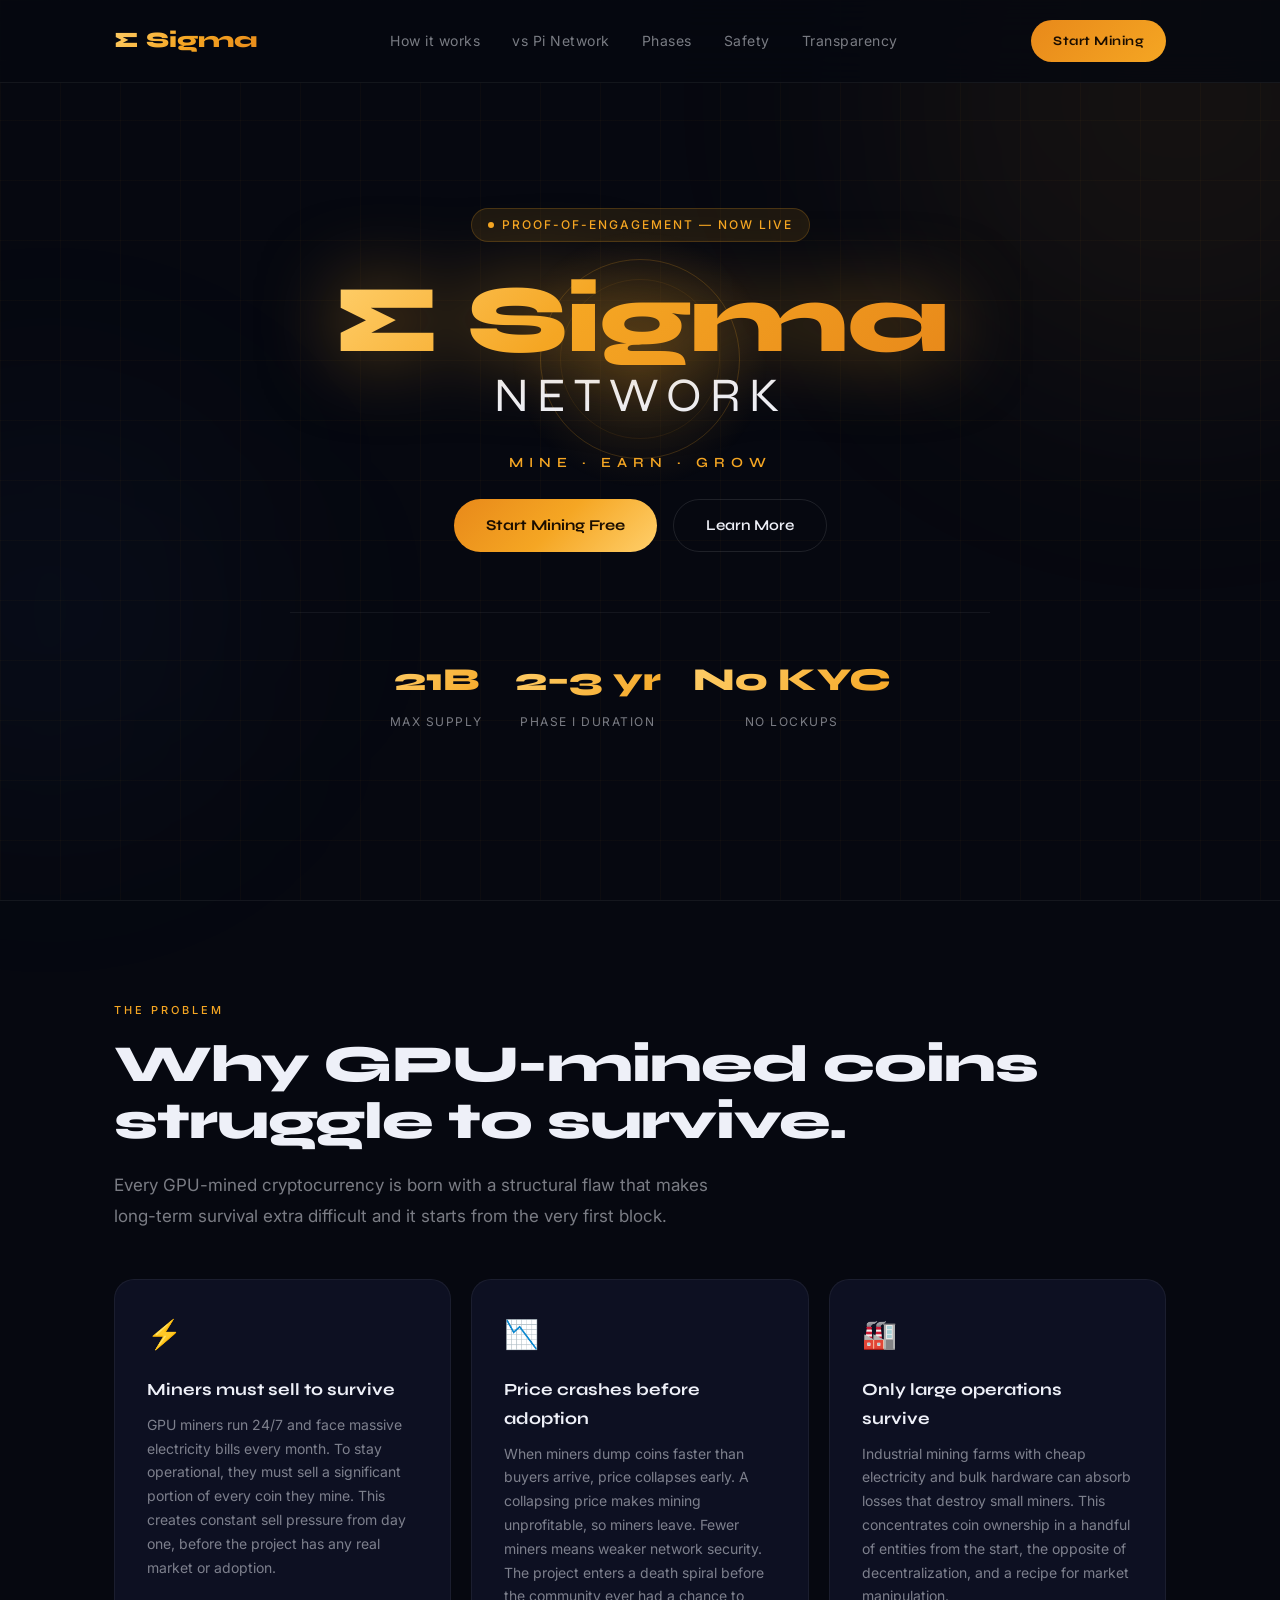
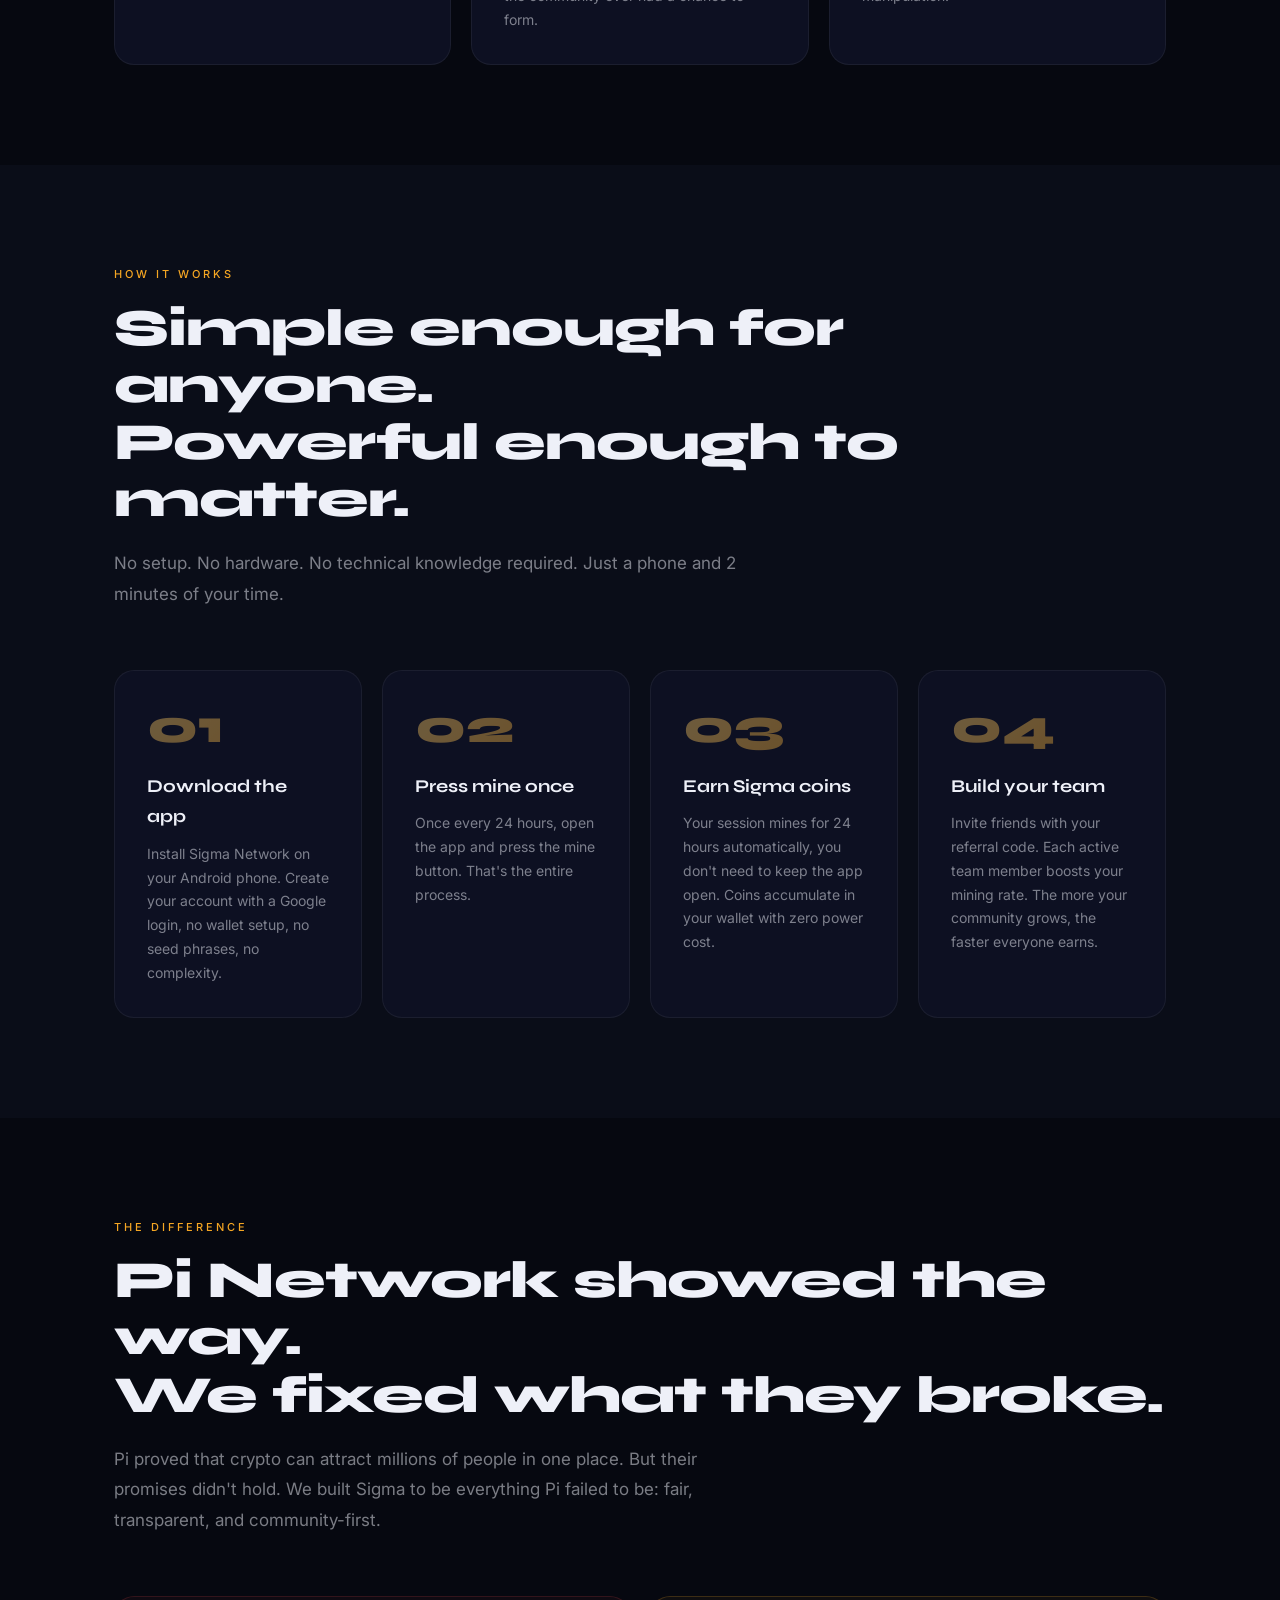
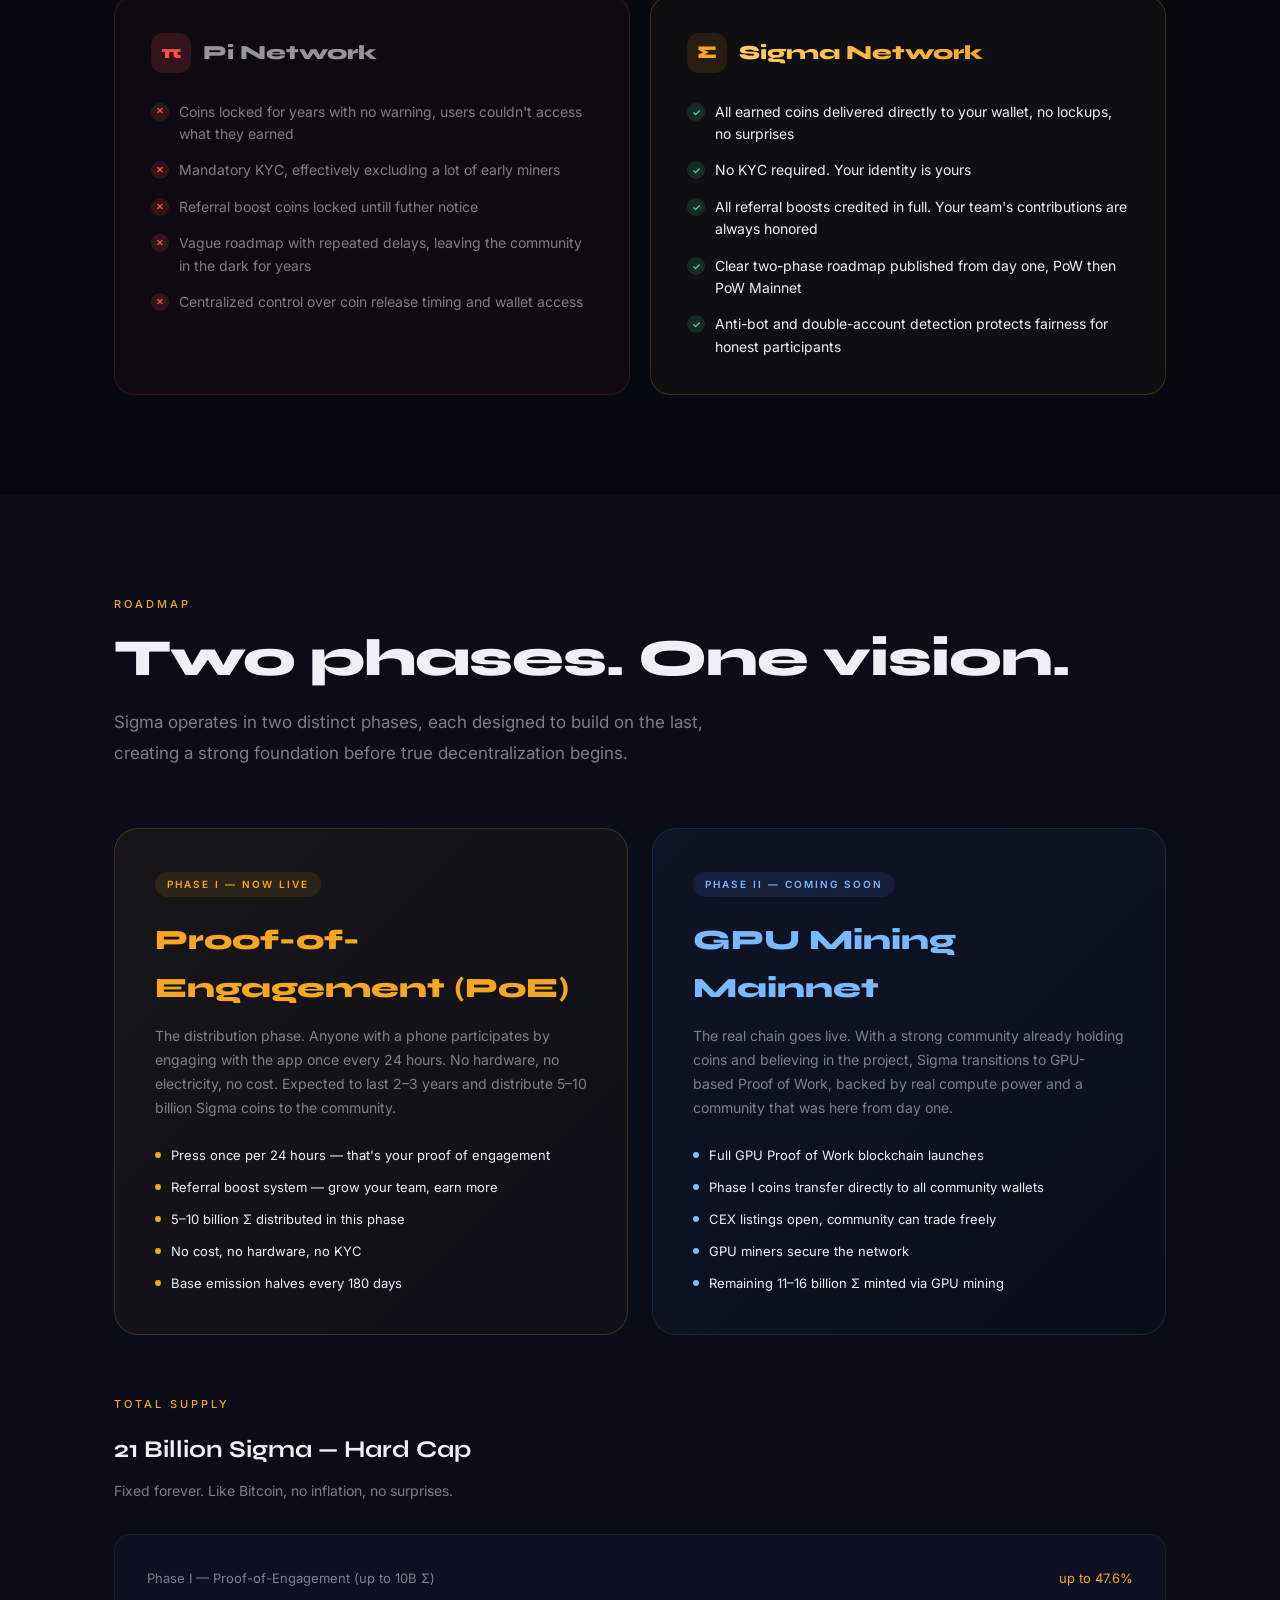
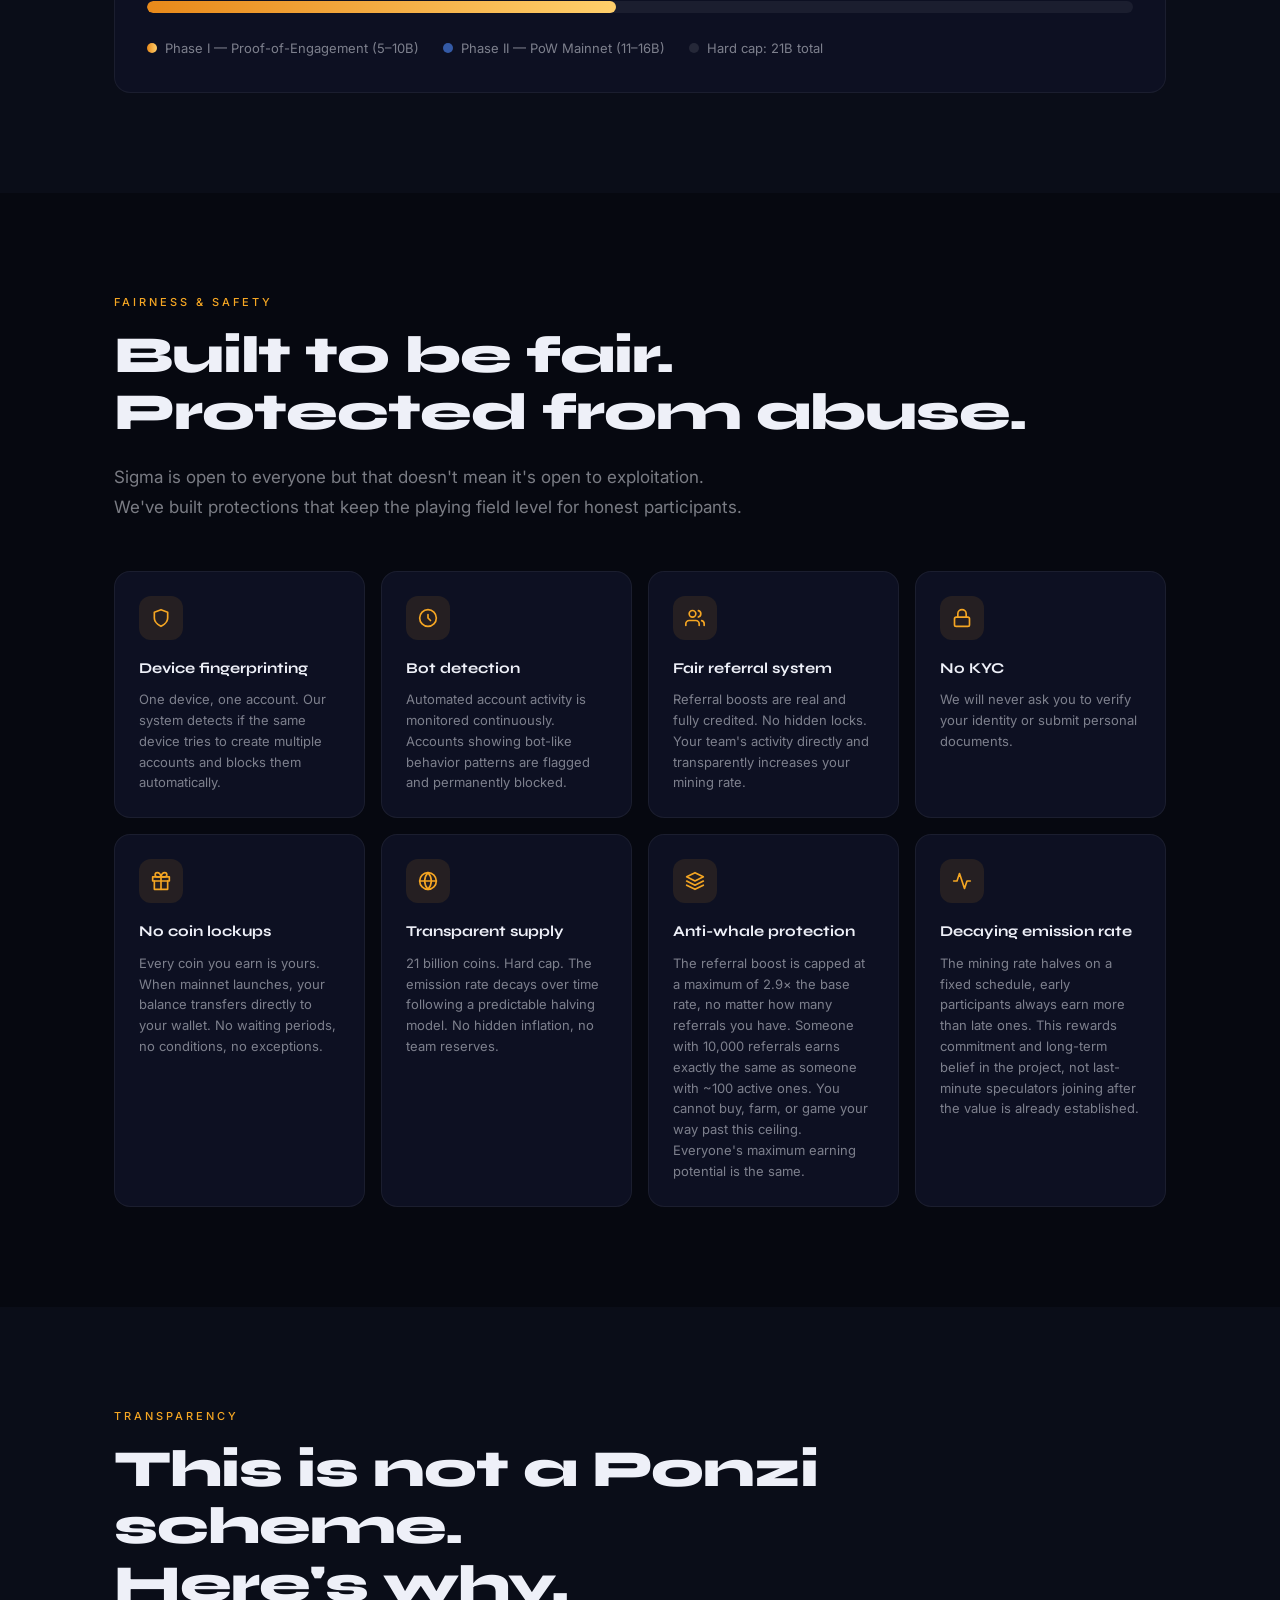
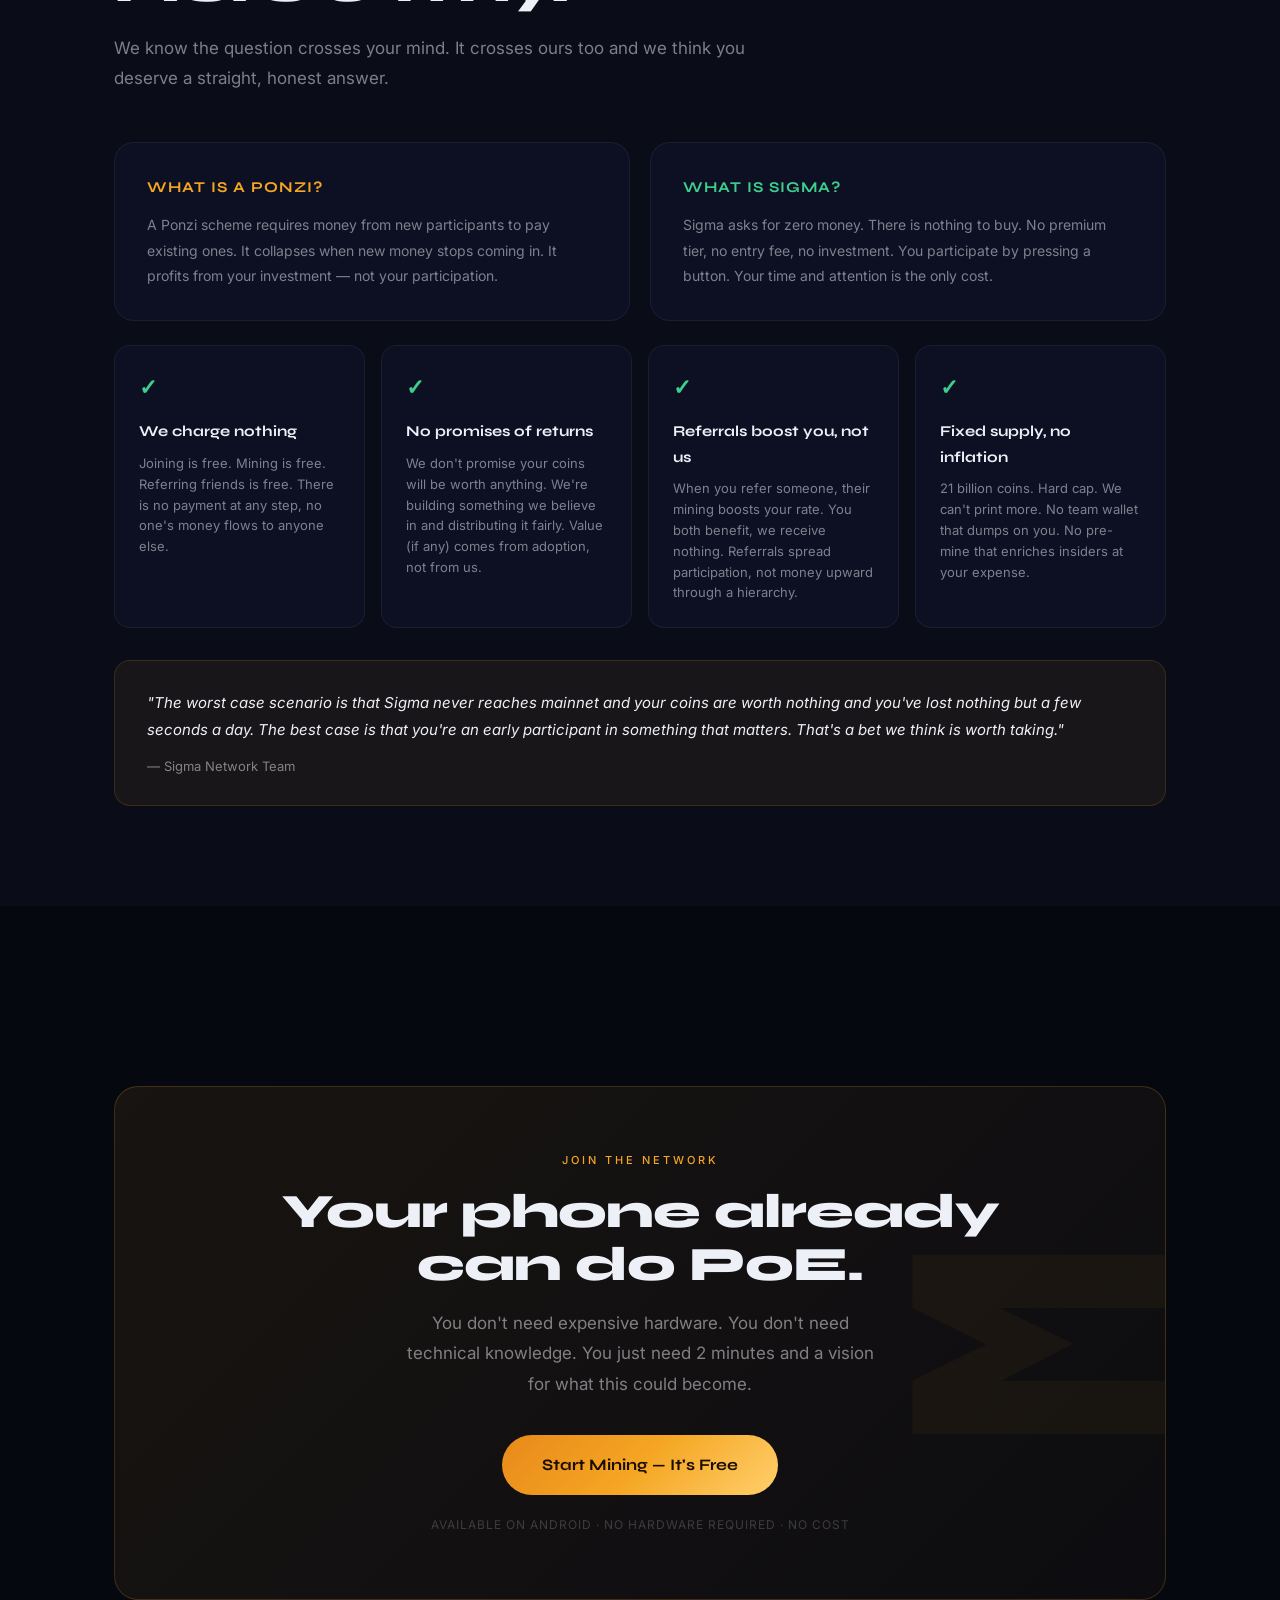
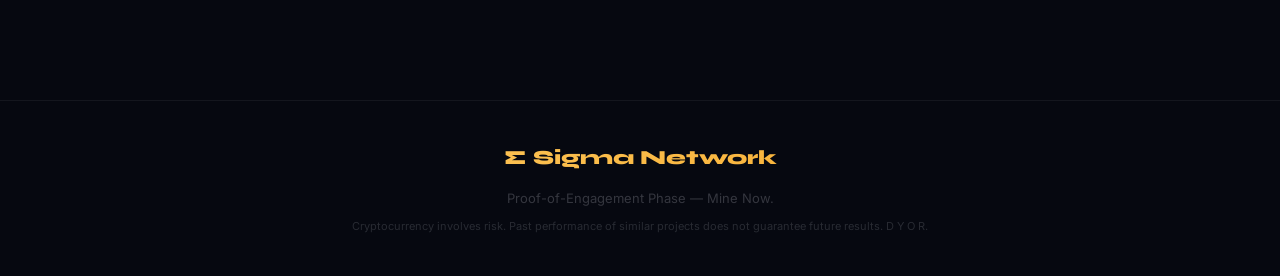
==== commit e2f840b3: "Add files via upload" ====
--- a/sigma-website.html
+++ b/sigma-website.html
@@ -5,461 +5,7 @@
 <meta name="viewport" content="width=device-width, initial-scale=1.0">
 <title>Sigma Network — Mine. Earn. Grow.</title>
 <link href="https://fonts.googleapis.com/css2?family=Syne:wght@400;500;600;700;800&family=Inter:wght@300;400;500&display=swap" rel="stylesheet">
-<style>
-*,*::before,*::after{box-sizing:border-box;margin:0;padding:0}
-:root{
-  --bg:#060810;
-  --bg2:#0a0d18;
-  --bg3:#0f1220;
-  --card:#0d1022;
-  --border:rgba(255,255,255,0.06);
-  --border2:rgba(255,255,255,0.1);
-  --gold:#f5a623;
-  --gold2:#ffcf6b;
-  --gold3:#e8891a;
-  --dim:rgba(245,166,35,0.1);
-  --dim2:rgba(245,166,35,0.06);
-  --text:#eef0f8;
-  --muted:rgba(238,240,248,0.5);
-  --faint:rgba(238,240,248,0.2);
-  --red:#ff4d4d;
-  --green:#3ecf8e;
-}
-
-html{scroll-behavior:smooth}
-
-body{
-  background:var(--bg);
-  color:var(--text);
-  font-family:'Inter',sans-serif;
-  font-weight:400;
-  line-height:1.7;
-  overflow-x:hidden;
-}
-
-/* ── Background grid ── */
-body::before{
-  content:'';
-  position:fixed;inset:0;
-  background-image:
-    linear-gradient(rgba(245,166,35,0.03) 1px,transparent 1px),
-    linear-gradient(90deg,rgba(245,166,35,0.03) 1px,transparent 1px);
-  background-size:60px 60px;
-  pointer-events:none;
-  z-index:0;
-}
-
-/* ── Glow blobs ── */
-.glow-blob{
-  position:fixed;border-radius:50%;
-  filter:blur(120px);pointer-events:none;z-index:0;
-  animation:blobFloat 12s ease-in-out infinite alternate;
-}
-.blob1{width:600px;height:600px;background:rgba(245,166,35,0.06);top:-200px;right:-200px;}
-.blob2{width:400px;height:400px;background:rgba(79,140,255,0.04);bottom:10%;left:-150px;animation-delay:-6s;}
-
-@keyframes blobFloat{
-  0%{transform:translate(0,0) scale(1);}
-  100%{transform:translate(30px,-40px) scale(1.1);}
-}
-
-/* ── Layout ── */
-.container{max-width:1100px;margin:0 auto;padding:0 24px;position:relative;z-index:1;}
-.section{padding:100px 0;}
-
-/* ── Nav ── */
-nav{
-  position:fixed;top:0;left:0;right:0;z-index:100;
-  padding:20px 0;
-  background:rgba(6,8,16,0.8);
-  backdrop-filter:blur(20px);
-  border-bottom:1px solid var(--border);
-  transition:all 0.3s;
-}
-.nav-inner{
-  max-width:1100px;margin:0 auto;padding:0 24px;
-  display:flex;align-items:center;justify-content:space-between;
-}
-.nav-logo{
-  font-family:'Syne',sans-serif;
-  font-size:22px;font-weight:800;
-  background:linear-gradient(135deg,var(--gold2),var(--gold),var(--gold3));
-  -webkit-background-clip:text;-webkit-text-fill-color:transparent;background-clip:text;
-  text-decoration:none;
-}
-.nav-links{display:flex;gap:32px;list-style:none;}
-.nav-links a{
-  color:var(--muted);font-size:14px;text-decoration:none;letter-spacing:0.5px;
-  transition:color 0.2s;
-}
-.nav-links a:hover{color:var(--text);}
-.hamburger{
-  display:none;flex-direction:column;gap:5px;cursor:pointer;
-  background:none;border:none;padding:4px;
-}
-.hamburger span{
-  display:block;width:22px;height:2px;
-  background:var(--text);border-radius:2px;
-  transition:all 0.3s;
-}
-.hamburger.open span:nth-child(1){transform:rotate(45deg) translate(5px,5px);}
-.hamburger.open span:nth-child(2){opacity:0;}
-.hamburger.open span:nth-child(3){transform:rotate(-45deg) translate(5px,-5px);}
-.mobile-menu{
-  display:none;position:absolute;top:100%;left:0;right:0;
-  background:rgba(6,8,16,0.98);
-  backdrop-filter:blur(20px);
-  border-bottom:1px solid var(--border);
-  padding:20px 24px;
-  flex-direction:column;gap:0;
-}
-.mobile-menu.open{display:flex;}
-.mobile-menu a{
-  color:var(--muted);font-size:15px;text-decoration:none;
-  padding:14px 0;border-bottom:1px solid var(--border);
-  transition:color 0.2s;
-}
-.mobile-menu a:last-child{border-bottom:none;}
-.mobile-menu a:hover{color:var(--gold);}
-.nav-cta{
-  background:linear-gradient(135deg,var(--gold3),var(--gold));
-  color:#1a0d00;font-family:'Syne',sans-serif;font-weight:700;
-  font-size:13px;letter-spacing:0.5px;
-  padding:10px 22px;border-radius:100px;border:none;
-  cursor:pointer;text-decoration:none;
-  transition:transform 0.2s,opacity 0.2s;
-  display:inline-block;
-}
-.nav-cta:hover{transform:translateY(-1px);opacity:0.9;}
-
-/* ── Hero ── */
-.hero-tagline{
-  font-family:'Syne',sans-serif;
-  font-size:14px;font-weight:600;
-  letter-spacing:6px;text-transform:uppercase;
-  color:var(--gold);
-  margin-bottom:24px;
-  animation:fadeUp 0.8s ease 0.15s both;
-}
-@keyframes glowPulse{
-  0%,100%{opacity:0.6;transform:translate(-50%,-50%) scale(1);}
-  50%{opacity:1;transform:translate(-50%,-50%) scale(1.1);}
-}
-@keyframes ringPulse{
-  0%,100%{opacity:0.6;transform:translate(-50%,-50%) scale(1);}
-  50%{opacity:1;transform:translate(-50%,-50%) scale(1.05);}
-}
-/* ── Hero ── */
-.hero{
-  min-height:100vh;
-  display:flex;align-items:center;justify-content:center;
-  text-align:center;
-  padding:120px 24px 80px;
-  position:relative;z-index:1;
-  width:100%;
-}
-.hero > div{
-  width:100%;max-width:700px;
-  display:flex;flex-direction:column;align-items:center;
-}
-.hero-badge{
-  display:inline-flex;align-items:center;gap:8px;
-  background:var(--dim);border:1px solid rgba(245,166,35,0.2);
-  border-radius:100px;padding:6px 16px;
-  font-size:12px;letter-spacing:2px;text-transform:uppercase;
-  color:var(--gold);font-weight:500;margin-bottom:32px;
-  animation:fadeUp 0.8s ease both;
-}
-.hero-badge::before{
-  content:'';width:6px;height:6px;border-radius:50%;
-  background:var(--gold);animation:pulse 2s ease-in-out infinite;
-}
-@keyframes pulse{0%,100%{opacity:1;transform:scale(1);}50%{opacity:0.4;transform:scale(0.6);}}
-
-.hero-title{
-  font-family:'Syne',sans-serif;
-  font-size:clamp(48px,8vw,96px);
-  font-weight:800;line-height:0.95;
-  letter-spacing:-2px;
-  margin-bottom:24px;
-  animation:fadeUp 0.8s ease 0.1s both;
-}
-.hero-title .sigma{
-  display:block;
-  background:linear-gradient(135deg,var(--gold2) 0%,var(--gold) 40%,var(--gold3) 100%);
-  -webkit-background-clip:text;-webkit-text-fill-color:transparent;background-clip:text;
-}
-.hero-title .network{
-  display:block;color:var(--text);
-  font-size:clamp(24px,4vw,48px);
-  font-weight:400;letter-spacing:8px;
-  text-transform:uppercase;
-  margin-top:8px;
-}
-
-.hero-sub{
-  font-size:18px;color:var(--muted);
-  max-width:560px;margin:0 auto 48px;line-height:1.8;
-  animation:fadeUp 0.8s ease 0.2s both;
-}
-
-.hero-actions{
-  display:flex;gap:16px;justify-content:center;flex-wrap:wrap;
-  animation:fadeUp 0.8s ease 0.3s both;
-  width:100%;
-}
-.btn-primary{
-  background:linear-gradient(135deg,var(--gold3),var(--gold),var(--gold2));
-  color:#1a0d00;font-family:'Syne',sans-serif;font-weight:700;
-  font-size:15px;padding:14px 32px;border-radius:100px;
-  border:none;cursor:pointer;text-decoration:none;
-  transition:transform 0.2s,box-shadow 0.2s;display:inline-block;
-}
-.btn-primary:hover{transform:translateY(-2px);box-shadow:0 8px 30px rgba(245,166,35,0.3);}
-.btn-secondary{
-  background:transparent;color:var(--text);
-  font-family:'Syne',sans-serif;font-weight:600;
-  font-size:15px;padding:13px 32px;border-radius:100px;
-  border:1px solid var(--border2);cursor:pointer;text-decoration:none;
-  transition:all 0.2s;display:inline-block;
-}
-.btn-secondary:hover{background:rgba(255,255,255,0.05);border-color:rgba(255,255,255,0.2);}
-
-.hero-stats{
-  display:flex;gap:32px;justify-content:center;flex-wrap:wrap;
-  margin-top:60px;padding-top:40px;border-top:1px solid var(--border);
-  animation:fadeUp 0.8s ease 0.4s both;
-  width:100%;
-}
-.hero-stat{text-align:center;}
-.hero-stat-val{
-  font-family:'Syne',sans-serif;font-size:32px;font-weight:800;
-  background:linear-gradient(135deg,var(--gold2),var(--gold));
-  -webkit-background-clip:text;-webkit-text-fill-color:transparent;background-clip:text;
-}
-.hero-stat-label{font-size:12px;color:var(--muted);letter-spacing:1.5px;text-transform:uppercase;margin-top:4px;}
-
-@keyframes fadeUp{from{opacity:0;transform:translateY(24px);}to{opacity:1;transform:translateY(0);}}
-
-/* ── Section titles ── */
-.section-label{
-  font-size:11px;letter-spacing:3px;text-transform:uppercase;
-  color:var(--gold);font-weight:500;margin-bottom:16px;
-}
-.section-title{
-  font-family:'Syne',sans-serif;font-size:clamp(28px,5vw,52px);
-  font-weight:800;line-height:1.1;letter-spacing:-1px;margin-bottom:20px;
-  max-width:100%;
-}
-.section-sub{font-size:17px;color:var(--muted);max-width:640px;line-height:1.8;}
-
-/* ── Cards ── */
-.card{
-  background:var(--card);
-  border:1px solid var(--border);
-  border-radius:20px;padding:32px;
-  transition:border-color 0.3s,transform 0.3s;
-}
-.card:hover{border-color:rgba(245,166,35,0.2);transform:translateY(-2px);}
-
-/* ── How it works ── */
-.steps-grid{
-  display:grid;grid-template-columns:repeat(auto-fit,minmax(240px,1fr));
-  gap:20px;margin-top:60px;
-}
-.step{
-  background:var(--card);border:1px solid var(--border);
-  border-radius:20px;padding:32px;
-  position:relative;overflow:hidden;
-  transition:border-color 0.3s;
-}
-.step:hover{border-color:rgba(245,166,35,0.25);}
-.step::before{
-  content:'';position:absolute;top:0;left:0;right:0;height:2px;
-  background:linear-gradient(90deg,transparent,rgba(245,166,35,0.4),transparent);
-  opacity:0;transition:opacity 0.3s;
-}
-.step:hover::before{opacity:1;}
-.step-num{
-  font-family:'Syne',sans-serif;font-size:48px;font-weight:800;
-  background:linear-gradient(135deg,var(--gold2),var(--gold));
-  -webkit-background-clip:text;-webkit-text-fill-color:transparent;background-clip:text;
-  line-height:1;margin-bottom:20px;
-  opacity:0.4;
-}
-.step-title{font-family:'Syne',sans-serif;font-size:18px;font-weight:700;margin-bottom:10px;}
-.step-desc{font-size:14px;color:var(--muted);line-height:1.7;}
-
-/* ── VS section ── */
-.vs-grid{
-  display:grid;grid-template-columns:1fr 1fr;gap:20px;margin-top:60px;
-}
-@media(max-width:640px){.vs-grid{grid-template-columns:1fr;}}
-.vs-card{border-radius:20px;padding:36px;position:relative;overflow:hidden;}
-.vs-card.bad{
-  background:rgba(255,77,77,0.04);
-  border:1px solid rgba(255,77,77,0.15);
-}
-.vs-card.good{
-  background:rgba(245,166,35,0.04);
-  border:1px solid rgba(245,166,35,0.2);
-}
-.vs-header{
-  display:flex;align-items:center;gap:12px;margin-bottom:28px;
-}
-.vs-icon{
-  width:40px;height:40px;border-radius:12px;
-  display:flex;align-items:center;justify-content:center;
-  font-size:18px;font-weight:800;font-family:'Syne',sans-serif;
-}
-.vs-icon.bad{background:rgba(255,77,77,0.15);color:var(--red);}
-.vs-icon.good{background:var(--dim);color:var(--gold);}
-.vs-name{font-family:'Syne',sans-serif;font-size:20px;font-weight:800;}
-.vs-name.bad{color:rgba(238,240,248,0.6);}
-.vs-name.good{
-  background:linear-gradient(135deg,var(--gold2),var(--gold));
-  -webkit-background-clip:text;-webkit-text-fill-color:transparent;background-clip:text;
-}
-.vs-list{list-style:none;display:flex;flex-direction:column;gap:14px;}
-.vs-list li{
-  font-size:14px;line-height:1.6;
-  display:flex;align-items:flex-start;gap:10px;
-}
-.vs-list li::before{
-  content:'';width:18px;height:18px;border-radius:50%;
-  flex-shrink:0;margin-top:2px;
-  display:flex;align-items:center;justify-content:center;
-  font-size:10px;font-weight:700;
-}
-.vs-card.bad .vs-list li{color:var(--muted);}
-.vs-card.bad .vs-list li::before{
-  background:rgba(255,77,77,0.15);color:var(--red);
-  content:'✕';display:flex;align-items:center;justify-content:center;
-  font-size:9px;
-}
-.vs-card.good .vs-list li{color:var(--text);}
-.vs-card.good .vs-list li::before{
-  background:rgba(62,207,142,0.15);color:var(--green);
-  content:'✓';display:flex;align-items:center;justify-content:center;
-  font-size:10px;
-}
-
-/* ── Eras ── */
-.eras{display:grid;grid-template-columns:1fr 1fr;gap:24px;margin-top:60px;}
-@media(max-width:640px){.eras{grid-template-columns:1fr;}}
-.era-card{border-radius:24px;padding:40px;position:relative;overflow:hidden;}
-.era-card.phase1{
-  background:linear-gradient(135deg,rgba(245,166,35,0.06) 0%,rgba(245,166,35,0.02) 100%);
-  border:1px solid rgba(245,166,35,0.2);
-}
-.era-card.phase2{
-  background:linear-gradient(135deg,rgba(79,140,255,0.06) 0%,rgba(79,140,255,0.02) 100%);
-  border:1px solid rgba(79,140,255,0.15);
-}
-.phase-tag{
-  display:inline-block;font-size:10px;letter-spacing:2px;text-transform:uppercase;
-  font-weight:600;padding:4px 12px;border-radius:100px;margin-bottom:20px;
-}
-.phase1 .phase-tag{background:var(--dim);color:var(--gold);}
-.phase2 .phase-tag{background:rgba(79,140,255,0.1);color:#7ab8ff;}
-.era-title{font-family:'Syne',sans-serif;font-size:28px;font-weight:800;margin-bottom:12px;}
-.phase1 .era-title{color:var(--gold);}
-.phase2 .era-title{color:#7ab8ff;}
-.era-sub{font-size:14px;color:var(--muted);margin-bottom:24px;line-height:1.7;}
-.era-details{display:flex;flex-direction:column;gap:10px;}
-.era-detail{
-  display:flex;align-items:center;gap:10px;
-  font-size:13px;color:var(--text);
-}
-.era-dot{width:6px;height:6px;border-radius:50%;flex-shrink:0;}
-.phase1 .era-dot{background:var(--gold);}
-.phase2 .era-dot{background:#7ab8ff;}
-
-/* ── Supply bar ── */
-.supply-section{margin-top:60px;}
-.supply-bar-wrap{
-  background:var(--card);border:1px solid var(--border);
-  border-radius:16px;padding:32px;margin-top:32px;
-}
-.supply-label{
-  display:flex;justify-content:space-between;align-items:center;
-  margin-bottom:12px;font-size:13px;color:var(--muted);
-}
-.supply-bar{height:12px;background:rgba(255,255,255,0.06);border-radius:100px;overflow:hidden;margin-bottom:24px;}
-.supply-fill1{height:100%;width:47.6%;background:linear-gradient(90deg,var(--gold3),var(--gold2));border-radius:100px;}
-.supply-legend{display:flex;gap:24px;flex-wrap:wrap;}
-.legend-item{display:flex;align-items:center;gap:8px;font-size:13px;color:var(--muted);}
-.legend-dot{width:10px;height:10px;border-radius:50%;flex-shrink:0;}
-
-/* ── Safety section ── */
-.safety-grid{display:grid;grid-template-columns:repeat(auto-fit,minmax(220px,1fr));gap:16px;margin-top:48px;}
-.safety-card{
-  background:var(--card);border:1px solid var(--border);
-  border-radius:16px;padding:24px;
-}
-.safety-icon{
-  width:44px;height:44px;border-radius:12px;background:var(--dim);
-  display:flex;align-items:center;justify-content:center;
-  margin-bottom:16px;
-}
-.safety-icon svg{width:20px;height:20px;}
-.safety-title{font-family:'Syne',sans-serif;font-size:15px;font-weight:700;margin-bottom:8px;}
-.safety-desc{font-size:13px;color:var(--muted);line-height:1.6;}
-
-/* ── CTA banner ── */
-.cta-banner{
-  background:linear-gradient(135deg,rgba(245,166,35,0.08) 0%,rgba(245,166,35,0.03) 100%);
-  border:1px solid rgba(245,166,35,0.2);
-  border-radius:24px;padding:64px 48px;text-align:center;
-  position:relative;overflow:hidden;margin-top:80px;
-}
-.cta-banner::before{
-  content:'Σ';
-  position:absolute;right:-40px;top:50%;transform:translateY(-50%);
-  font-family:'Syne',sans-serif;font-size:280px;font-weight:800;
-  color:rgba(245,166,35,0.04);line-height:1;pointer-events:none;
-}
-
-/* ── Footer ── */
-footer{
-  border-top:1px solid var(--border);
-  padding:40px 0;text-align:center;
-  color:var(--faint);font-size:13px;
-  position:relative;z-index:1;
-}
-.footer-logo{
-  font-family:'Syne',sans-serif;font-size:20px;font-weight:800;
-  background:linear-gradient(135deg,var(--gold2),var(--gold));
-  -webkit-background-clip:text;-webkit-text-fill-color:transparent;background-clip:text;
-  margin-bottom:12px;
-}
-
-/* ── Divider ── */
-.divider{height:1px;background:var(--border);margin:0;}
-
-/* ── Responsive ── */
-@media(max-width:768px){
-  .nav-links{display:none;}
-  .desktop-only{display:none;}
-  .hamburger{display:flex;}
-  .section{padding:60px 0;}
-  .hero{padding:100px 16px 60px;}
-  .hero-stats{gap:24px;}
-  .hero-stat-val{font-size:24px;}
-  .cta-banner{padding:40px 20px;}
-  .cta-banner::before{display:none;}
-  .steps-grid{grid-template-columns:1fr;}
-  .vs-grid{grid-template-columns:1fr;}
-  .eras{grid-template-columns:1fr;}
-  .container{padding:0 16px;}
-  .supply-label{flex-direction:column;align-items:flex-start;gap:4px;}
-  .hero-tagline{font-size:12px;letter-spacing:4px;}
-}
-
-/* ── Scroll reveal ── */
-.reveal{opacity:0;transform:translateY(32px);transition:opacity 0.7s ease,transform 0.7s ease;}
-.reveal.visible{opacity:1;transform:translateY(0);}
-</style>
+<link rel="stylesheet" href="style.css">
 </head>
 <body>
 
@@ -473,11 +19,11 @@
     <ul class="nav-links">
       <li><a href="#how">How it works</a></li>
       <li><a href="#vs">vs Pi Network</a></li>
-      <li><a href="#transparency">Transparency</a></li>
       <li><a href="#eras">Phases</a></li>
       <li><a href="#safety">Safety</a></li>
+      <li><a href="#transparency">Transparency</a></li>
     </ul>
-    <a href="https://sigma-network-chi.vercel.app" class="nav-cta desktop-only">Start Mining</a>
+    <a href="" class="nav-cta desktop-only">Start Mining</a>
     <button class="hamburger" id="hamburger" onclick="toggleMenu()" aria-label="Menu">
       <span></span><span></span><span></span>
     </button>
@@ -485,10 +31,10 @@
   <div class="mobile-menu" id="mobileMenu">
     <a href="#how" onclick="closeMenu()">How it works</a>
     <a href="#vs" onclick="closeMenu()">vs Pi Network</a>
-    <a href="#transparency" onclick="closeMenu()">Transparency</a>
     <a href="#eras" onclick="closeMenu()">Phases</a>
     <a href="#safety" onclick="closeMenu()">Safety</a>
-    <a href="https://sigma-network-chi.vercel.app" style="color:var(--gold);font-weight:600;margin-top:8px;">Start Mining →</a>
+    <a href="#transparency" onclick="closeMenu()">Transparency</a>
+    <a href="" style="color:var(--gold);font-weight:600;margin-top:8px;">Start Mining →</a>
   </div>
 </nav>
 
@@ -540,13 +86,13 @@
     <div class="section-label">The problem</div>
     <h2 class="section-title">Why GPU-mined coins struggle to survive.</h2>
     <p class="section-sub">
-      Every GPU-mined cryptocurrency is born with a structural flaw that makes long-term survival extraordinarily difficult — and it starts from the very first block.
+      Every GPU-mined cryptocurrency is born with a structural flaw that makes long-term survival extra difficult and it starts from the very first block.
     </p>
     <div class="steps-grid" style="margin-top:48px;">
       <div class="card">
         <div style="font-size:28px;margin-bottom:16px;color:var(--red);font-weight:700;font-family:'Syne',sans-serif;">⚡</div>
         <div style="font-family:'Syne',sans-serif;font-size:17px;font-weight:700;margin-bottom:8px;">Miners must sell to survive</div>
-        <p style="font-size:14px;color:var(--muted);">GPU miners run 24/7 and face massive electricity bills every month. To stay operational, they must sell a significant portion of every coin they mine — immediately. This creates constant, relentless sell pressure from day one, before the project has any real market or adoption.</p>
+        <p style="font-size:14px;color:var(--muted);">GPU miners run 24/7 and face massive electricity bills every month. To stay operational, they must sell a significant portion of every coin they mine. This creates constant sell pressure from day one, before the project has any real market or adoption.</p>
       </div>
       <div class="card">
         <div style="font-size:28px;margin-bottom:16px;color:var(--red);font-weight:700;font-family:'Syne',sans-serif;">📉</div>
@@ -556,7 +102,7 @@
       <div class="card">
         <div style="font-size:28px;margin-bottom:16px;color:var(--red);font-weight:700;font-family:'Syne',sans-serif;">🏭</div>
         <div style="font-family:'Syne',sans-serif;font-size:17px;font-weight:700;margin-bottom:8px;">Only large operations survive</div>
-        <p style="font-size:14px;color:var(--muted);">Industrial mining farms with cheap electricity and bulk hardware can absorb losses that destroy small miners. This concentrates coin ownership in a handful of entities from the start — the opposite of decentralization, and a recipe for market manipulation.</p>
+        <p style="font-size:14px;color:var(--muted);">Industrial mining farms with cheap electricity and bulk hardware can absorb losses that destroy small miners. This concentrates coin ownership in a handful of entities from the start, the opposite of decentralization, and a recipe for market manipulation.</p>
       </div>
     </div>
   </div>
@@ -572,17 +118,17 @@
       <div class="step">
         <div class="step-num">01</div>
         <div class="step-title">Download the app</div>
-        <p class="step-desc">Install Sigma Network on your Android phone. Create your account with a Google login — no wallet setup, no seed phrases, no complexity.</p>
+        <p class="step-desc">Install Sigma Network on your Android phone. Create your account with a Google login, no wallet setup, no seed phrases, no complexity.</p>
       </div>
       <div class="step">
         <div class="step-num">02</div>
         <div class="step-title">Press mine once</div>
-        <p class="step-desc">Once every 6 hours, open the app and press the mine button. Watch a short ad to activate your session. That's the entire process.</p>
+        <p class="step-desc">Once every 24 hours, open the app and press the mine button. That's the entire process.</p>
       </div>
       <div class="step">
         <div class="step-num">03</div>
         <div class="step-title">Earn Sigma coins</div>
-        <p class="step-desc">Your session mines for 6 hours automatically — you don't need to keep the app open. Coins accumulate in your wallet with zero power cost.</p>
+        <p class="step-desc">Your session mines for 24 hours automatically, you don't need to keep the app open. Coins accumulate in your wallet with zero power cost.</p>
       </div>
       <div class="step">
         <div class="step-num">04</div>
@@ -598,7 +144,7 @@
   <div class="container reveal">
     <div class="section-label">The difference</div>
     <h2 class="section-title">Pi Network showed the way.<br>We fixed what they broke.</h2>
-    <p class="section-sub">Pi proved that mobile mining can attract millions. But their promises didn't hold. We built Sigma to be everything Pi failed to be — fair, transparent, and community-first.</p>
+    <p class="section-sub">Pi proved that crypto can attract millions of people in one place. But their promises didn't hold. We built Sigma to be everything Pi failed to be: fair, transparent, and community-first.</p>
     <div class="vs-grid">
       <div class="vs-card bad">
         <div class="vs-header">
@@ -606,9 +152,9 @@
           <div class="vs-name bad">Pi Network</div>
         </div>
         <ul class="vs-list">
-          <li>Coins locked for years with no warning — users couldn't access what they earned</li>
-          <li>Mandatory KYC after the fact, effectively excluding millions of early miners retroactively</li>
-          <li>Referral boost coins mysteriously locked, suspected market manipulation to control price</li>
+          <li>Coins locked for years with no warning, users couldn't access what they earned</li>
+          <li>Mandatory KYC, effectively excluding a lot of early miners</li>
+          <li>Referral boost coins locked untill futher notice</li>
           <li>Vague roadmap with repeated delays, leaving the community in the dark for years</li>
           <li>Centralized control over coin release timing and wallet access</li>
         </ul>
@@ -619,10 +165,10 @@
           <div class="vs-name good">Sigma Network</div>
         </div>
         <ul class="vs-list">
-          <li>All earned coins delivered directly to your wallet — no lockups, no surprises, ever</li>
-          <li>No KYC required. Your identity is yours. Participate with just a Google account</li>
+          <li>All earned coins delivered directly to your wallet, no lockups, no surprises</li>
+          <li>No KYC required. Your identity is yours</li>
           <li>All referral boosts credited in full. Your team's contributions are always honored</li>
-          <li>Clear two-era roadmap published from day one — Pre-Mainnet then PoW Mainnet</li>
+          <li>Clear two-phase roadmap published from day one, PoW then PoW Mainnet</li>
           <li>Anti-bot and double-account detection protects fairness for honest participants</li>
         </ul>
       </div>
@@ -635,30 +181,30 @@
   <div class="container reveal">
     <div class="section-label">Roadmap</div>
     <h2 class="section-title">Two phases. One vision.</h2>
-    <p class="section-sub">Sigma operates in two distinct phases — each designed to build on the last, creating a strong foundation before true decentralization begins.</p>
+    <p class="section-sub">Sigma operates in two distinct phases, each designed to build on the last, creating a strong foundation before true decentralization begins.</p>
     <div class="eras">
       <div class="era-card phase1">
         <div class="phase-tag">Phase I — Now Live</div>
         <div class="era-title">Proof-of-Engagement (PoE)</div>
-        <p class="era-sub">The distribution phase. Anyone with a phone participates by engaging with the app once every 6 hours. No hardware, no electricity, no cost. Expected to last 2–3 years and distribute 5–10 billion Sigma coins to the community.</p>
+        <p class="era-sub">The distribution phase. Anyone with a phone participates by engaging with the app once every 24 hours. No hardware, no electricity, no cost. Expected to last 2–3 years and distribute 5–10 billion Sigma coins to the community.</p>
         <div class="era-details">
-          <div class="era-detail"><div class="era-dot"></div>Press once per 6 hours — that's your proof of engagement</div>
+          <div class="era-detail"><div class="era-dot"></div>Press once per 24 hours — that's your proof of engagement</div>
           <div class="era-detail"><div class="era-dot"></div>Referral boost system — grow your team, earn more</div>
           <div class="era-detail"><div class="era-dot"></div>5–10 billion Σ distributed in this phase</div>
           <div class="era-detail"><div class="era-dot"></div>No cost, no hardware, no KYC</div>
-          <div class="era-detail"><div class="era-dot"></div>Emission decays over time — early adopters earn most</div>
+          <div class="era-detail"><div class="era-dot"></div>Base emission halves every 180 days</div>
         </div>
       </div>
       <div class="era-card phase2">
         <div class="phase-tag">Phase II — Coming Soon</div>
         <div class="era-title">GPU Mining Mainnet</div>
-        <p class="era-sub">The real chain goes live. With a strong community already holding coins and believing in the project, Sigma transitions to GPU-based Proof of Work — backed by real compute power and a community that was here from day one.</p>
+        <p class="era-sub">The real chain goes live. With a strong community already holding coins and believing in the project, Sigma transitions to GPU-based Proof of Work, backed by real compute power and a community that was here from day one.</p>
         <div class="era-details">
           <div class="era-detail"><div class="era-dot"></div>Full GPU Proof of Work blockchain launches</div>
-          <div class="era-detail"><div class="era-dot"></div>Phase I coins transfer directly to real wallets</div>
-          <div class="era-detail"><div class="era-dot"></div>CEX listings open — community can trade freely</div>
+          <div class="era-detail"><div class="era-dot"></div>Phase I coins transfer directly to all community wallets</div>
+          <div class="era-detail"><div class="era-dot"></div>CEX listings open, community can trade freely</div>
           <div class="era-detail"><div class="era-dot"></div>GPU miners secure the network</div>
-          <div class="era-detail"><div class="era-dot"></div>Remaining 11–16 billion Σ via GPU mining</div>
+          <div class="era-detail"><div class="era-dot"></div>Remaining 11–16 billion Σ minted via GPU mining</div>
         </div>
       </div>
     </div>
@@ -670,12 +216,12 @@
       <p style="font-size:14px;color:var(--muted);margin-bottom:0;">Fixed forever. Like Bitcoin, no inflation, no surprises.</p>
       <div class="supply-bar-wrap">
         <div class="supply-label">
-          <span>Phase I — Mobile Mining (up to 10B Σ)</span>
+          <span>Phase I — Proof-of-Engagement (up to 10B Σ)</span>
           <span style="color:var(--gold);">up to 47.6%</span>
         </div>
         <div class="supply-bar"><div class="supply-fill1"></div></div>
         <div class="supply-legend">
-          <div class="legend-item"><div class="legend-dot" style="background:linear-gradient(90deg,var(--gold3),var(--gold2));"></div>Phase I — Pre-Mainnet (5–10B)</div>
+          <div class="legend-item"><div class="legend-dot" style="background:linear-gradient(90deg,var(--gold3),var(--gold2));"></div>Phase I — Proof-of-Engagement (5–10B)</div>
           <div class="legend-item"><div class="legend-dot" style="background:rgba(79,140,255,0.6);"></div>Phase II — PoW Mainnet (11–16B)</div>
           <div class="legend-item"><div class="legend-dot" style="background:var(--border2);"></div>Hard cap: 21B total</div>
         </div>
@@ -689,7 +235,7 @@
   <div class="container reveal">
     <div class="section-label">Fairness & Safety</div>
     <h2 class="section-title">Built to be fair.<br>Protected from abuse.</h2>
-    <p class="section-sub">Sigma is open to everyone — but that doesn't mean it's open to exploitation. We've built protections that keep the playing field level for honest participants.</p>
+    <p class="section-sub">Sigma is open to everyone but that doesn't mean it's open to exploitation. We've built protections that keep the playing field level for honest participants.</p>
     <div class="safety-grid">
       <div class="safety-card">
         <div class="safety-icon">
@@ -724,8 +270,8 @@
             <rect x="3" y="11" width="18" height="11" rx="2" ry="2"/><path d="M7 11V7a5 5 0 0 1 10 0v4"/>
           </svg>
         </div>
-        <div class="safety-title">No KYC, ever</div>
-        <p class="safety-desc">We will never ask you to verify your identity or submit personal documents. Your participation is protected by your Google account — nothing more.</p>
+        <div class="safety-title">No KYC</div>
+        <p class="safety-desc">We will never ask you to verify your identity or submit personal documents.</p>
       </div>
       <div class="safety-card">
         <div class="safety-icon">
@@ -743,7 +289,25 @@
           </svg>
         </div>
         <div class="safety-title">Transparent supply</div>
-        <p class="safety-desc">21 billion coins. Hard cap. The emission rate decays over time following a predictable halving model — no hidden inflation, no team reserves.</p>
+        <p class="safety-desc">21 billion coins. Hard cap. The emission rate decays over time following a predictable halving model. No hidden inflation, no team reserves.</p>
+      </div>
+      <div class="safety-card">
+        <div class="safety-icon">
+          <svg viewBox="0 0 24 24" fill="none" stroke="#f5a623" stroke-width="2" stroke-linecap="round" stroke-linejoin="round">
+            <path d="M12 2L2 7l10 5 10-5-10-5z"/><path d="M2 17l10 5 10-5"/><path d="M2 12l10 5 10-5"/>
+          </svg>
+        </div>
+        <div class="safety-title">Anti-whale protection</div>
+        <p class="safety-desc">The referral boost is capped at a maximum of 2.9× the base rate, no matter how many referrals you have. Someone with 10,000 referrals earns exactly the same as someone with ~100 active ones. You cannot buy, farm, or game your way past this ceiling. Everyone's maximum earning potential is the same.</p>
+      </div>
+      <div class="safety-card">
+        <div class="safety-icon">
+          <svg viewBox="0 0 24 24" fill="none" stroke="#f5a623" stroke-width="2" stroke-linecap="round" stroke-linejoin="round">
+            <polyline points="22 12 18 12 15 21 9 3 6 12 2 12"/>
+          </svg>
+        </div>
+        <div class="safety-title">Decaying emission rate</div>
+        <p class="safety-desc">The mining rate halves on a fixed schedule, early participants always earn more than late ones. This rewards commitment and long-term belief in the project, not last-minute speculators joining after the value is already established.</p>
       </div>
     </div>
   </div>
@@ -754,7 +318,7 @@
   <div class="container reveal">
     <div class="section-label">Transparency</div>
     <h2 class="section-title">This is not a Ponzi scheme.<br>Here's why.</h2>
-    <p class="section-sub">We know the question crosses your mind. It crosses ours too — and we think you deserve a straight, honest answer.</p>
+    <p class="section-sub">We know the question crosses your mind. It crosses ours too and we think you deserve a straight, honest answer.</p>
     <div class="steps-grid" style="margin-top:48px;">
       <div class="card">
         <div style="font-family:'Syne',sans-serif;font-size:15px;font-weight:700;color:var(--gold);margin-bottom:12px;letter-spacing:1px;">WHAT IS A PONZI?</div>
@@ -769,17 +333,17 @@
       <div class="safety-card">
         <div style="font-size:22px;margin-bottom:12px;color:var(--green);font-weight:800;font-family:'Syne',sans-serif;">✓</div>
         <div class="safety-title">We charge nothing</div>
-        <p class="safety-desc">Joining is free. Mining is free. Referring friends is free. There is no payment at any step — no one's money flows to anyone else.</p>
+        <p class="safety-desc">Joining is free. Mining is free. Referring friends is free. There is no payment at any step, no one's money flows to anyone else.</p>
       </div>
       <div class="safety-card">
         <div style="font-size:22px;margin-bottom:12px;color:var(--green);font-weight:800;font-family:'Syne',sans-serif;">✓</div>
         <div class="safety-title">No promises of returns</div>
-        <p class="safety-desc">We don't promise your coins will be worth anything. We're building something we believe in and distributing it fairly. Value, if any, comes from adoption — not from us.</p>
+        <p class="safety-desc">We don't promise your coins will be worth anything. We're building something we believe in and distributing it fairly. Value (if any) comes from adoption, not from us.</p>
       </div>
       <div class="safety-card">
         <div style="font-size:22px;margin-bottom:12px;color:var(--green);font-weight:800;font-family:'Syne',sans-serif;">✓</div>
         <div class="safety-title">Referrals boost you, not us</div>
-        <p class="safety-desc">When you refer someone, their mining boosts your rate — you both benefit. We receive nothing. Referrals spread participation, not money upward through a hierarchy.</p>
+        <p class="safety-desc">When you refer someone, their mining boosts your rate. You both benefit, we receive nothing. Referrals spread participation, not money upward through a hierarchy.</p>
       </div>
       <div class="safety-card">
         <div style="font-size:22px;margin-bottom:12px;color:var(--green);font-weight:800;font-family:'Syne',sans-serif;">✓</div>
@@ -789,7 +353,7 @@
     </div>
     <div style="background:var(--dim2);border:1px solid rgba(245,166,35,0.15);border-radius:16px;padding:28px 32px;margin-top:32px;">
       <p style="font-size:15px;color:var(--text);line-height:1.8;font-style:italic;">
-        "The worst case scenario is that Sigma never reaches mainnet and your coins are worth nothing — and you've lost nothing but a few seconds a day. The best case is that you're an early participant in something that matters. That's a bet we think is worth taking."
+        "The worst case scenario is that Sigma never reaches mainnet and your coins are worth nothing and you've lost nothing but a few seconds a day. The best case is that you're an early participant in something that matters. That's a bet we think is worth taking."
       </p>
       <p style="font-size:13px;color:var(--muted);margin-top:12px;">— Sigma Network Team</p>
     </div>
@@ -802,12 +366,12 @@
     <div class="cta-banner reveal">
       <div class="section-label">Join the network</div>
       <h2 style="font-family:'Syne',sans-serif;font-size:clamp(28px,5vw,48px);font-weight:800;line-height:1.1;letter-spacing:-1px;margin-bottom:16px;">
-        Your phone is already<br>a mining machine.
+        Your phone already<br>can do PoE.
       </h2>
       <p style="font-size:17px;color:var(--muted);max-width:480px;margin:0 auto 36px;line-height:1.8;">
         You don't need expensive hardware. You don't need technical knowledge. You just need 2 minutes and a vision for what this could become.
       </p>
-      <a href="https://sigma-network-chi.vercel.app" class="btn-primary" style="font-size:16px;padding:16px 40px;">
+      <a href="" class="btn-primary" style="font-size:16px;padding:16px 40px;">
         Start Mining — It's Free
       </a>
       <p style="font-size:12px;color:var(--faint);margin-top:20px;letter-spacing:1px;">
@@ -821,42 +385,13 @@
 <footer>
   <div class="container">
     <div class="footer-logo">Σ Sigma Network</div>
-    <p style="margin-bottom:8px;">Pre-Mainnet Phase — Mine Now. Trade Later.</p>
+    <p style="margin-bottom:8px;">Proof-of-Engagement Phase — Mine Now.</p>
     <p style="font-size:11px;color:rgba(238,240,248,0.15);">
-      Cryptocurrency involves risk. Past performance of similar projects does not guarantee future results. Mine responsibly.
+      Cryptocurrency involves risk. Past performance of similar projects does not guarantee future results. D Y O R.
     </p>
   </div>
 </footer>
 
-<script>
-function toggleMenu(){
-  const btn = document.getElementById('hamburger');
-  const menu = document.getElementById('mobileMenu');
-  btn.classList.toggle('open');
-  menu.classList.toggle('open');
-}
-function closeMenu(){
-  document.getElementById('hamburger').classList.remove('open');
-  document.getElementById('mobileMenu').classList.remove('open');
-}
-
-const reveals = document.querySelectorAll('.reveal');
-const observer = new IntersectionObserver(entries => {
-  entries.forEach((e,i) => {
-    if (e.isIntersecting) {
-      setTimeout(() => e.target.classList.add('visible'), i * 80);
-      observer.unobserve(e.target);
-    }
-  });
-}, { threshold: 0.1 });
-reveals.forEach(r => observer.observe(r));
-
-document.querySelectorAll('a[href^="#"]').forEach(a => {
-  a.addEventListener('click', e => {
-    e.preventDefault();
-    document.querySelector(a.getAttribute('href'))?.scrollIntoView({behavior:'smooth'});
-  });
-});
-</script>
+<script src="script.js"></script>
 </body>
 </html>
--- a/style.css
+++ b/style.css
@@ -0,0 +1,453 @@
+*,*::before,*::after{box-sizing:border-box;margin:0;padding:0}
+:root{
+  --bg:#060810;
+  --bg2:#0a0d18;
+  --bg3:#0f1220;
+  --card:#0d1022;
+  --border:rgba(255,255,255,0.06);
+  --border2:rgba(255,255,255,0.1);
+  --gold:#f5a623;
+  --gold2:#ffcf6b;
+  --gold3:#e8891a;
+  --dim:rgba(245,166,35,0.1);
+  --dim2:rgba(245,166,35,0.06);
+  --text:#eef0f8;
+  --muted:rgba(238,240,248,0.5);
+  --faint:rgba(238,240,248,0.2);
+  --red:#ff4d4d;
+  --green:#3ecf8e;
+}
+
+html{scroll-behavior:smooth}
+
+body{
+  background:var(--bg);
+  color:var(--text);
+  font-family:'Inter',sans-serif;
+  font-weight:400;
+  line-height:1.7;
+  overflow-x:hidden;
+}
+
+/* ── Background grid ── */
+body::before{
+  content:'';
+  position:fixed;inset:0;
+  background-image:
+    linear-gradient(rgba(245,166,35,0.03) 1px,transparent 1px),
+    linear-gradient(90deg,rgba(245,166,35,0.03) 1px,transparent 1px);
+  background-size:60px 60px;
+  pointer-events:none;
+  z-index:0;
+}
+
+/* ── Glow blobs ── */
+.glow-blob{
+  position:fixed;border-radius:50%;
+  filter:blur(120px);pointer-events:none;z-index:0;
+  animation:blobFloat 12s ease-in-out infinite alternate;
+}
+.blob1{width:600px;height:600px;background:rgba(245,166,35,0.06);top:-200px;right:-200px;}
+.blob2{width:400px;height:400px;background:rgba(79,140,255,0.04);bottom:10%;left:-150px;animation-delay:-6s;}
+
+@keyframes blobFloat{
+  0%{transform:translate(0,0) scale(1);}
+  100%{transform:translate(30px,-40px) scale(1.1);}
+}
+
+/* ── Layout ── */
+.container{max-width:1100px;margin:0 auto;padding:0 24px;position:relative;z-index:1;}
+.section{padding:100px 0;}
+
+/* ── Nav ── */
+nav{
+  position:fixed;top:0;left:0;right:0;z-index:100;
+  padding:20px 0;
+  background:rgba(6,8,16,0.8);
+  backdrop-filter:blur(20px);
+  border-bottom:1px solid var(--border);
+  transition:all 0.3s;
+}
+.nav-inner{
+  max-width:1100px;margin:0 auto;padding:0 24px;
+  display:flex;align-items:center;justify-content:space-between;
+}
+.nav-logo{
+  font-family:'Syne',sans-serif;
+  font-size:22px;font-weight:800;
+  background:linear-gradient(135deg,var(--gold2),var(--gold),var(--gold3));
+  -webkit-background-clip:text;-webkit-text-fill-color:transparent;background-clip:text;
+  text-decoration:none;
+}
+.nav-links{display:flex;gap:32px;list-style:none;}
+.nav-links a{
+  color:var(--muted);font-size:14px;text-decoration:none;letter-spacing:0.5px;
+  transition:color 0.2s;
+}
+.nav-links a:hover{color:var(--text);}
+.hamburger{
+  display:none;flex-direction:column;gap:5px;cursor:pointer;
+  background:none;border:none;padding:4px;
+}
+.hamburger span{
+  display:block;width:22px;height:2px;
+  background:var(--text);border-radius:2px;
+  transition:all 0.3s;
+}
+.hamburger.open span:nth-child(1){transform:rotate(45deg) translate(5px,5px);}
+.hamburger.open span:nth-child(2){opacity:0;}
+.hamburger.open span:nth-child(3){transform:rotate(-45deg) translate(5px,-5px);}
+.mobile-menu{
+  display:none;position:absolute;top:100%;left:0;right:0;
+  background:rgba(6,8,16,0.98);
+  backdrop-filter:blur(20px);
+  border-bottom:1px solid var(--border);
+  padding:20px 24px;
+  flex-direction:column;gap:0;
+}
+.mobile-menu.open{display:flex;}
+.mobile-menu a{
+  color:var(--muted);font-size:15px;text-decoration:none;
+  padding:14px 0;border-bottom:1px solid var(--border);
+  transition:color 0.2s;
+}
+.mobile-menu a:last-child{border-bottom:none;}
+.mobile-menu a:hover{color:var(--gold);}
+.nav-cta{
+  background:linear-gradient(135deg,var(--gold3),var(--gold));
+  color:#1a0d00;font-family:'Syne',sans-serif;font-weight:700;
+  font-size:13px;letter-spacing:0.5px;
+  padding:10px 22px;border-radius:100px;border:none;
+  cursor:pointer;text-decoration:none;
+  transition:transform 0.2s,opacity 0.2s;
+  display:inline-block;
+}
+.nav-cta:hover{transform:translateY(-1px);opacity:0.9;}
+
+/* ── Hero ── */
+.hero-tagline{
+  font-family:'Syne',sans-serif;
+  font-size:14px;font-weight:600;
+  letter-spacing:6px;text-transform:uppercase;
+  color:var(--gold);
+  margin-bottom:24px;
+  animation:fadeUp 0.8s ease 0.15s both;
+}
+@keyframes glowPulse{
+  0%,100%{opacity:0.6;transform:translate(-50%,-50%) scale(1);}
+  50%{opacity:1;transform:translate(-50%,-50%) scale(1.1);}
+}
+@keyframes ringPulse{
+  0%,100%{opacity:0.6;transform:translate(-50%,-50%) scale(1);}
+  50%{opacity:1;transform:translate(-50%,-50%) scale(1.05);}
+}
+/* ── Hero ── */
+.hero{
+  min-height:100vh;
+  display:flex;align-items:center;justify-content:center;
+  text-align:center;
+  padding:120px 24px 80px;
+  position:relative;z-index:1;
+  width:100%;
+}
+.hero > div{
+  width:100%;max-width:700px;
+  display:flex;flex-direction:column;align-items:center;
+}
+.hero-badge{
+  display:inline-flex;align-items:center;gap:8px;
+  background:var(--dim);border:1px solid rgba(245,166,35,0.2);
+  border-radius:100px;padding:6px 16px;
+  font-size:12px;letter-spacing:2px;text-transform:uppercase;
+  color:var(--gold);font-weight:500;margin-bottom:32px;
+  animation:fadeUp 0.8s ease both;
+}
+.hero-badge::before{
+  content:'';width:6px;height:6px;border-radius:50%;
+  background:var(--gold);animation:pulse 2s ease-in-out infinite;
+}
+@keyframes pulse{0%,100%{opacity:1;transform:scale(1);}50%{opacity:0.4;transform:scale(0.6);}}
+
+.hero-title{
+  font-family:'Syne',sans-serif;
+  font-size:clamp(48px,8vw,96px);
+  font-weight:800;line-height:0.95;
+  letter-spacing:-2px;
+  margin-bottom:24px;
+  animation:fadeUp 0.8s ease 0.1s both;
+}
+.hero-title .sigma{
+  display:block;
+  background:linear-gradient(135deg,var(--gold2) 0%,var(--gold) 40%,var(--gold3) 100%);
+  -webkit-background-clip:text;-webkit-text-fill-color:transparent;background-clip:text;
+}
+.hero-title .network{
+  display:block;color:var(--text);
+  font-size:clamp(24px,4vw,48px);
+  font-weight:400;letter-spacing:8px;
+  text-transform:uppercase;
+  margin-top:8px;
+}
+
+.hero-sub{
+  font-size:18px;color:var(--muted);
+  max-width:560px;margin:0 auto 48px;line-height:1.8;
+  animation:fadeUp 0.8s ease 0.2s both;
+}
+
+.hero-actions{
+  display:flex;gap:16px;justify-content:center;flex-wrap:wrap;
+  animation:fadeUp 0.8s ease 0.3s both;
+  width:100%;
+}
+.btn-primary{
+  background:linear-gradient(135deg,var(--gold3),var(--gold),var(--gold2));
+  color:#1a0d00;font-family:'Syne',sans-serif;font-weight:700;
+  font-size:15px;padding:14px 32px;border-radius:100px;
+  border:none;cursor:pointer;text-decoration:none;
+  transition:transform 0.2s,box-shadow 0.2s;display:inline-block;
+}
+.btn-primary:hover{transform:translateY(-2px);box-shadow:0 8px 30px rgba(245,166,35,0.3);}
+.btn-secondary{
+  background:transparent;color:var(--text);
+  font-family:'Syne',sans-serif;font-weight:600;
+  font-size:15px;padding:13px 32px;border-radius:100px;
+  border:1px solid var(--border2);cursor:pointer;text-decoration:none;
+  transition:all 0.2s;display:inline-block;
+}
+.btn-secondary:hover{background:rgba(255,255,255,0.05);border-color:rgba(255,255,255,0.2);}
+
+.hero-stats{
+  display:flex;gap:32px;justify-content:center;flex-wrap:wrap;
+  margin-top:60px;padding-top:40px;border-top:1px solid var(--border);
+  animation:fadeUp 0.8s ease 0.4s both;
+  width:100%;
+}
+.hero-stat{text-align:center;}
+.hero-stat-val{
+  font-family:'Syne',sans-serif;font-size:32px;font-weight:800;
+  background:linear-gradient(135deg,var(--gold2),var(--gold));
+  -webkit-background-clip:text;-webkit-text-fill-color:transparent;background-clip:text;
+}
+.hero-stat-label{font-size:12px;color:var(--muted);letter-spacing:1.5px;text-transform:uppercase;margin-top:4px;}
+
+@keyframes fadeUp{from{opacity:0;transform:translateY(24px);}to{opacity:1;transform:translateY(0);}}
+
+/* ── Section titles ── */
+.section-label{
+  font-size:11px;letter-spacing:3px;text-transform:uppercase;
+  color:var(--gold);font-weight:500;margin-bottom:16px;
+}
+.section-title{
+  font-family:'Syne',sans-serif;font-size:clamp(28px,5vw,52px);
+  font-weight:800;line-height:1.1;letter-spacing:-1px;margin-bottom:20px;
+  max-width:100%;
+}
+.section-sub{font-size:17px;color:var(--muted);max-width:640px;line-height:1.8;}
+
+/* ── Cards ── */
+.card{
+  background:var(--card);
+  border:1px solid var(--border);
+  border-radius:20px;padding:32px;
+  transition:border-color 0.3s,transform 0.3s;
+}
+.card:hover{border-color:rgba(245,166,35,0.2);transform:translateY(-2px);}
+
+/* ── How it works ── */
+.steps-grid{
+  display:grid;grid-template-columns:repeat(auto-fit,minmax(240px,1fr));
+  gap:20px;margin-top:60px;
+}
+.step{
+  background:var(--card);border:1px solid var(--border);
+  border-radius:20px;padding:32px;
+  position:relative;overflow:hidden;
+  transition:border-color 0.3s;
+}
+.step:hover{border-color:rgba(245,166,35,0.25);}
+.step::before{
+  content:'';position:absolute;top:0;left:0;right:0;height:2px;
+  background:linear-gradient(90deg,transparent,rgba(245,166,35,0.4),transparent);
+  opacity:0;transition:opacity 0.3s;
+}
+.step:hover::before{opacity:1;}
+.step-num{
+  font-family:'Syne',sans-serif;font-size:48px;font-weight:800;
+  background:linear-gradient(135deg,var(--gold2),var(--gold));
+  -webkit-background-clip:text;-webkit-text-fill-color:transparent;background-clip:text;
+  line-height:1;margin-bottom:20px;
+  opacity:0.4;
+}
+.step-title{font-family:'Syne',sans-serif;font-size:18px;font-weight:700;margin-bottom:10px;}
+.step-desc{font-size:14px;color:var(--muted);line-height:1.7;}
+
+/* ── VS section ── */
+.vs-grid{
+  display:grid;grid-template-columns:1fr 1fr;gap:20px;margin-top:60px;
+}
+@media(max-width:640px){.vs-grid{grid-template-columns:1fr;}}
+.vs-card{border-radius:20px;padding:36px;position:relative;overflow:hidden;}
+.vs-card.bad{
+  background:rgba(255,77,77,0.04);
+  border:1px solid rgba(255,77,77,0.15);
+}
+.vs-card.good{
+  background:rgba(245,166,35,0.04);
+  border:1px solid rgba(245,166,35,0.2);
+}
+.vs-header{
+  display:flex;align-items:center;gap:12px;margin-bottom:28px;
+}
+.vs-icon{
+  width:40px;height:40px;border-radius:12px;
+  display:flex;align-items:center;justify-content:center;
+  font-size:18px;font-weight:800;font-family:'Syne',sans-serif;
+}
+.vs-icon.bad{background:rgba(255,77,77,0.15);color:var(--red);}
+.vs-icon.good{background:var(--dim);color:var(--gold);}
+.vs-name{font-family:'Syne',sans-serif;font-size:20px;font-weight:800;}
+.vs-name.bad{color:rgba(238,240,248,0.6);}
+.vs-name.good{
+  background:linear-gradient(135deg,var(--gold2),var(--gold));
+  -webkit-background-clip:text;-webkit-text-fill-color:transparent;background-clip:text;
+}
+.vs-list{list-style:none;display:flex;flex-direction:column;gap:14px;}
+.vs-list li{
+  font-size:14px;line-height:1.6;
+  display:flex;align-items:flex-start;gap:10px;
+}
+.vs-list li::before{
+  content:'';width:18px;height:18px;border-radius:50%;
+  flex-shrink:0;margin-top:2px;
+  display:flex;align-items:center;justify-content:center;
+  font-size:10px;font-weight:700;
+}
+.vs-card.bad .vs-list li{color:var(--muted);}
+.vs-card.bad .vs-list li::before{
+  background:rgba(255,77,77,0.15);color:var(--red);
+  content:'✕';display:flex;align-items:center;justify-content:center;
+  font-size:9px;
+}
+.vs-card.good .vs-list li{color:var(--text);}
+.vs-card.good .vs-list li::before{
+  background:rgba(62,207,142,0.15);color:var(--green);
+  content:'✓';display:flex;align-items:center;justify-content:center;
+  font-size:10px;
+}
+
+/* ── Eras ── */
+.eras{display:grid;grid-template-columns:1fr 1fr;gap:24px;margin-top:60px;}
+@media(max-width:640px){.eras{grid-template-columns:1fr;}}
+.era-card{border-radius:24px;padding:40px;position:relative;overflow:hidden;}
+.era-card.phase1{
+  background:linear-gradient(135deg,rgba(245,166,35,0.06) 0%,rgba(245,166,35,0.02) 100%);
+  border:1px solid rgba(245,166,35,0.2);
+}
+.era-card.phase2{
+  background:linear-gradient(135deg,rgba(79,140,255,0.06) 0%,rgba(79,140,255,0.02) 100%);
+  border:1px solid rgba(79,140,255,0.15);
+}
+.phase-tag{
+  display:inline-block;font-size:10px;letter-spacing:2px;text-transform:uppercase;
+  font-weight:600;padding:4px 12px;border-radius:100px;margin-bottom:20px;
+}
+.phase1 .phase-tag{background:var(--dim);color:var(--gold);}
+.phase2 .phase-tag{background:rgba(79,140,255,0.1);color:#7ab8ff;}
+.era-title{font-family:'Syne',sans-serif;font-size:28px;font-weight:800;margin-bottom:12px;}
+.phase1 .era-title{color:var(--gold);}
+.phase2 .era-title{color:#7ab8ff;}
+.era-sub{font-size:14px;color:var(--muted);margin-bottom:24px;line-height:1.7;}
+.era-details{display:flex;flex-direction:column;gap:10px;}
+.era-detail{
+  display:flex;align-items:center;gap:10px;
+  font-size:13px;color:var(--text);
+}
+.era-dot{width:6px;height:6px;border-radius:50%;flex-shrink:0;}
+.phase1 .era-dot{background:var(--gold);}
+.phase2 .era-dot{background:#7ab8ff;}
+
+/* ── Supply bar ── */
+.supply-section{margin-top:60px;}
+.supply-bar-wrap{
+  background:var(--card);border:1px solid var(--border);
+  border-radius:16px;padding:32px;margin-top:32px;
+}
+.supply-label{
+  display:flex;justify-content:space-between;align-items:center;
+  margin-bottom:12px;font-size:13px;color:var(--muted);
+}
+.supply-bar{height:12px;background:rgba(255,255,255,0.06);border-radius:100px;overflow:hidden;margin-bottom:24px;}
+.supply-fill1{height:100%;width:47.6%;background:linear-gradient(90deg,var(--gold3),var(--gold2));border-radius:100px;}
+.supply-legend{display:flex;gap:24px;flex-wrap:wrap;}
+.legend-item{display:flex;align-items:center;gap:8px;font-size:13px;color:var(--muted);}
+.legend-dot{width:10px;height:10px;border-radius:50%;flex-shrink:0;}
+
+/* ── Safety section ── */
+.safety-grid{display:grid;grid-template-columns:repeat(auto-fit,minmax(220px,1fr));gap:16px;margin-top:48px;}
+.safety-card{
+  background:var(--card);border:1px solid var(--border);
+  border-radius:16px;padding:24px;
+}
+.safety-icon{
+  width:44px;height:44px;border-radius:12px;background:var(--dim);
+  display:flex;align-items:center;justify-content:center;
+  margin-bottom:16px;
+}
+.safety-icon svg{width:20px;height:20px;}
+.safety-title{font-family:'Syne',sans-serif;font-size:15px;font-weight:700;margin-bottom:8px;}
+.safety-desc{font-size:13px;color:var(--muted);line-height:1.6;}
+
+/* ── CTA banner ── */
+.cta-banner{
+  background:linear-gradient(135deg,rgba(245,166,35,0.08) 0%,rgba(245,166,35,0.03) 100%);
+  border:1px solid rgba(245,166,35,0.2);
+  border-radius:24px;padding:64px 48px;text-align:center;
+  position:relative;overflow:hidden;margin-top:80px;
+}
+.cta-banner::before{
+  content:'Σ';
+  position:absolute;right:-40px;top:50%;transform:translateY(-50%);
+  font-family:'Syne',sans-serif;font-size:280px;font-weight:800;
+  color:rgba(245,166,35,0.04);line-height:1;pointer-events:none;
+}
+
+/* ── Footer ── */
+footer{
+  border-top:1px solid var(--border);
+  padding:40px 0;text-align:center;
+  color:var(--faint);font-size:13px;
+  position:relative;z-index:1;
+}
+.footer-logo{
+  font-family:'Syne',sans-serif;font-size:20px;font-weight:800;
+  background:linear-gradient(135deg,var(--gold2),var(--gold));
+  -webkit-background-clip:text;-webkit-text-fill-color:transparent;background-clip:text;
+  margin-bottom:12px;
+}
+
+/* ── Divider ── */
+.divider{height:1px;background:var(--border);margin:0;}
+
+/* ── Responsive ── */
+@media(max-width:768px){
+  .nav-links{display:none;}
+  .desktop-only{display:none;}
+  .hamburger{display:flex;}
+  .section{padding:60px 0;}
+  .hero{padding:100px 16px 60px;}
+  .hero-stats{gap:24px;}
+  .hero-stat-val{font-size:24px;}
+  .cta-banner{padding:40px 20px;}
+  .cta-banner::before{display:none;}
+  .steps-grid{grid-template-columns:1fr;}
+  .vs-grid{grid-template-columns:1fr;}
+  .eras{grid-template-columns:1fr;}
+  .container{padding:0 16px;}
+  .supply-label{flex-direction:column;align-items:flex-start;gap:4px;}
+  .hero-tagline{font-size:12px;letter-spacing:4px;}
+}
+
+/* ── Scroll reveal ── */
+.reveal{opacity:0;transform:translateY(32px);transition:opacity 0.7s ease,transform 0.7s ease;}
+.reveal.visible{opacity:1;transform:translateY(0);}
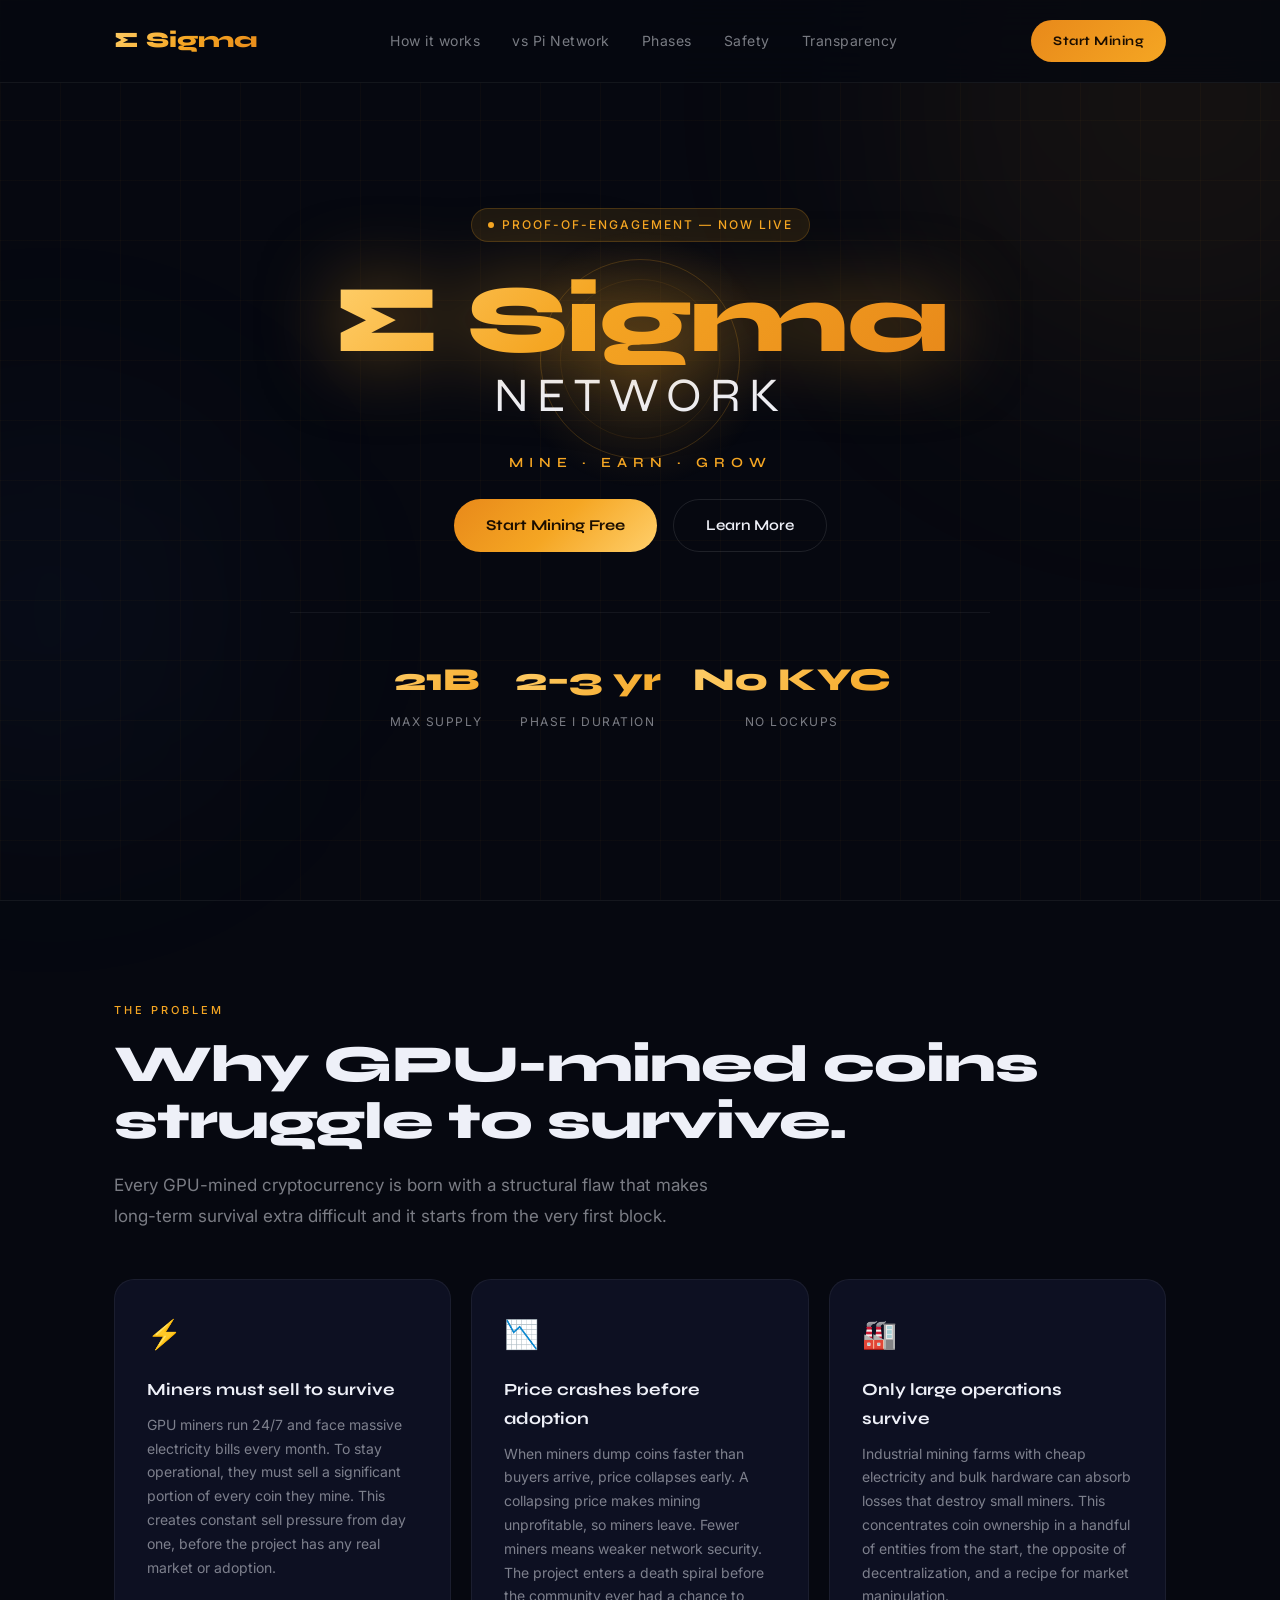
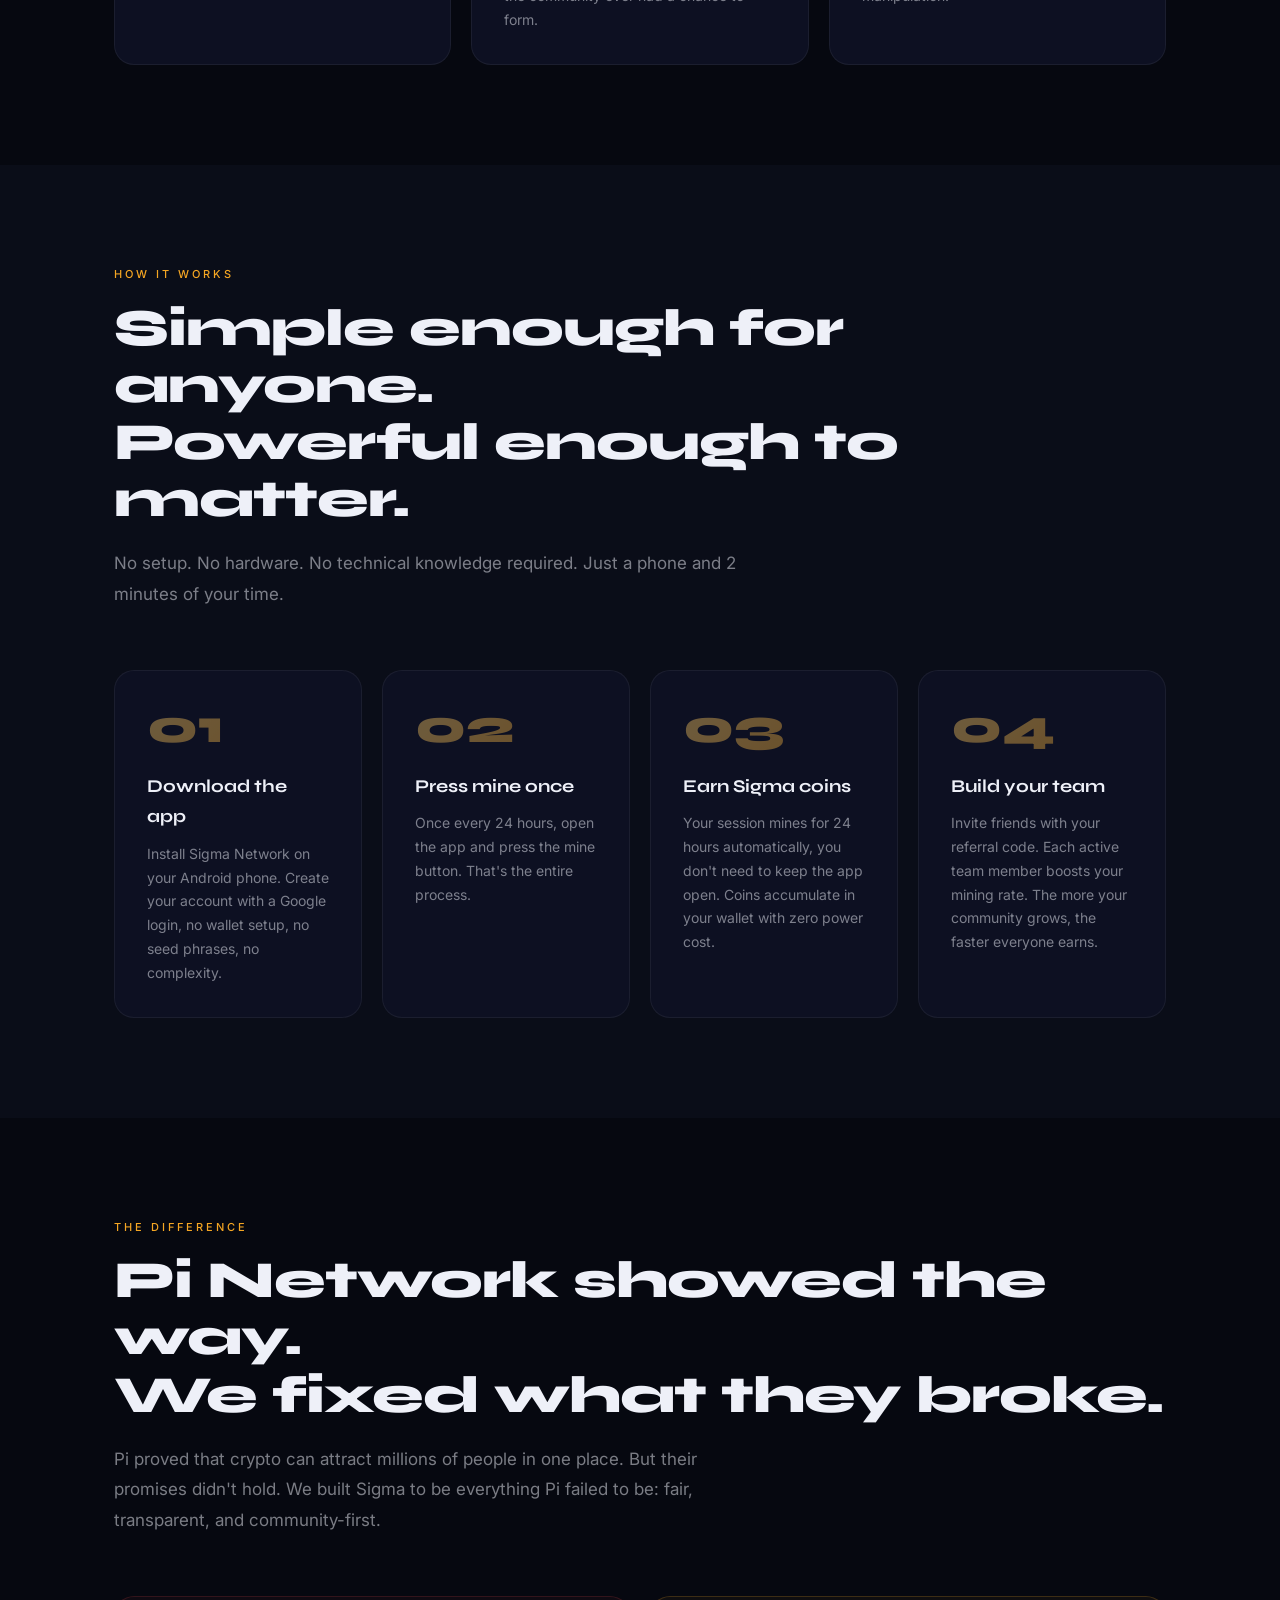
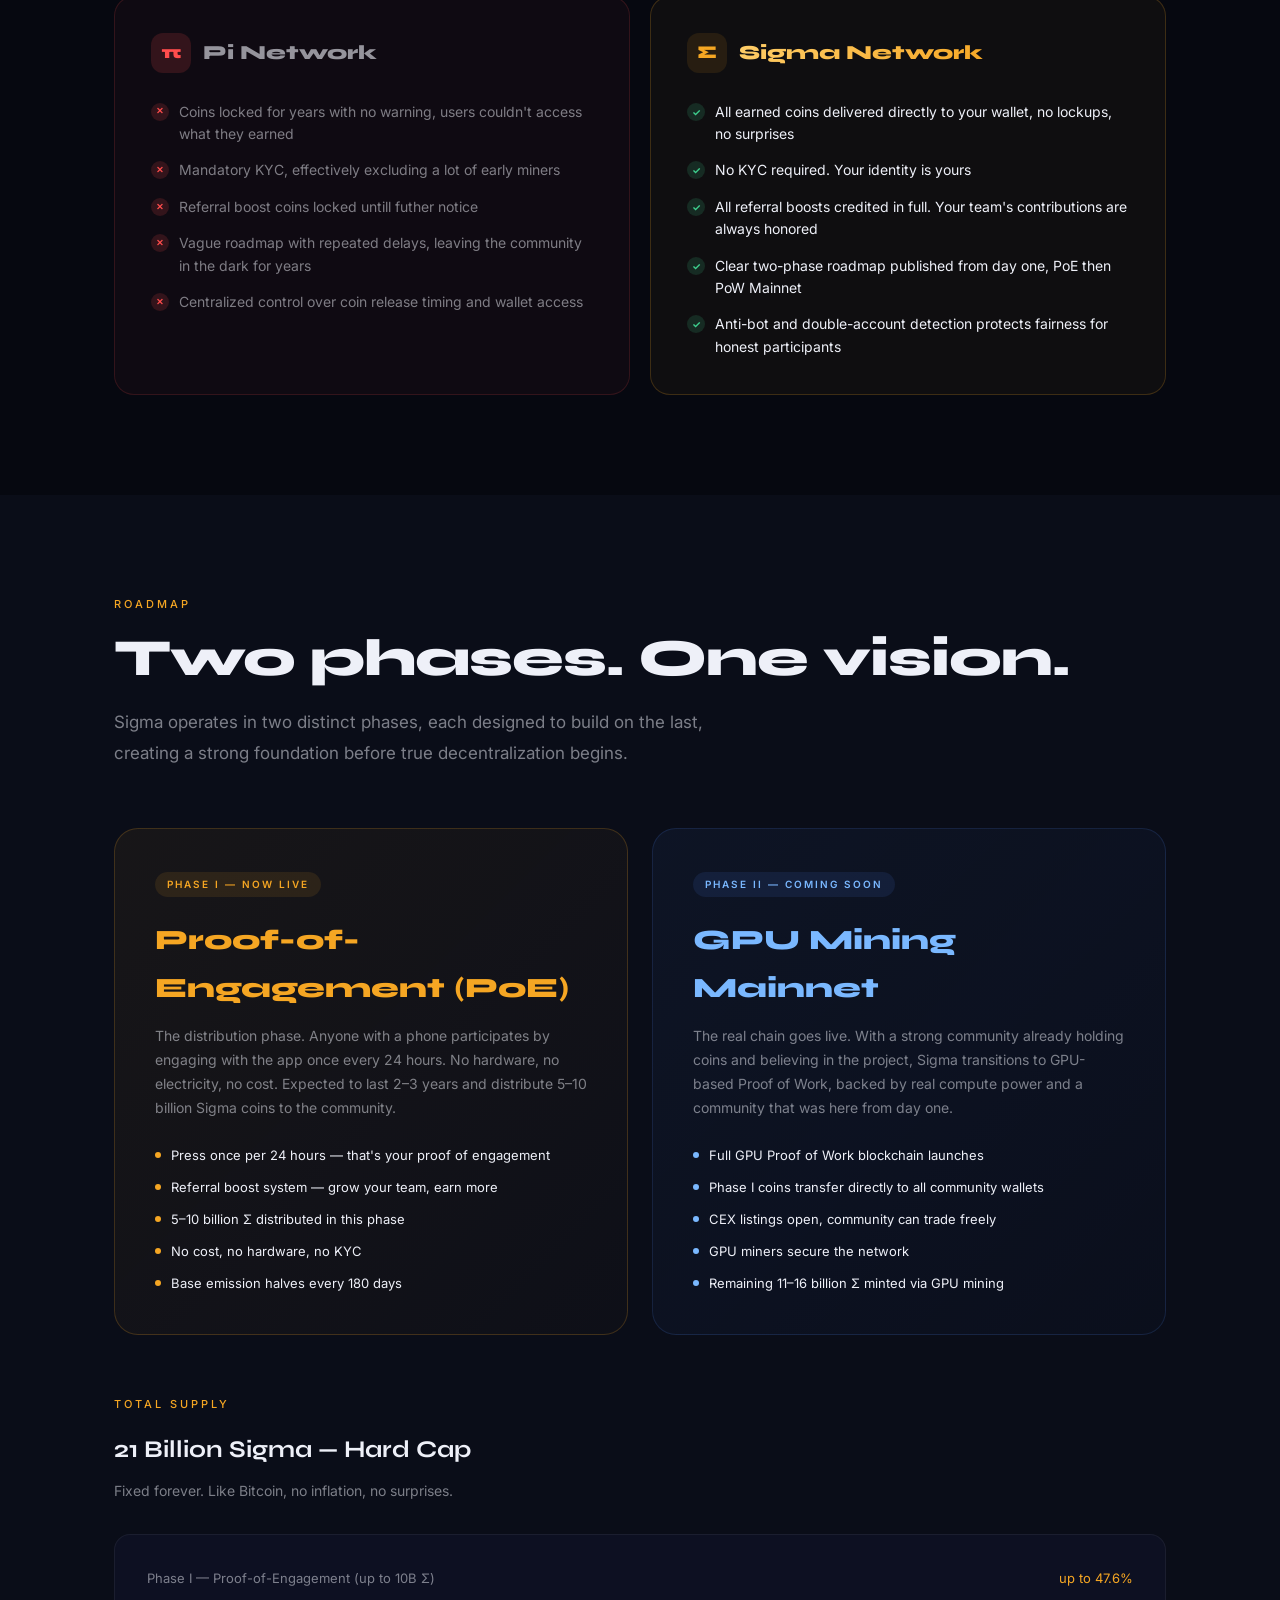
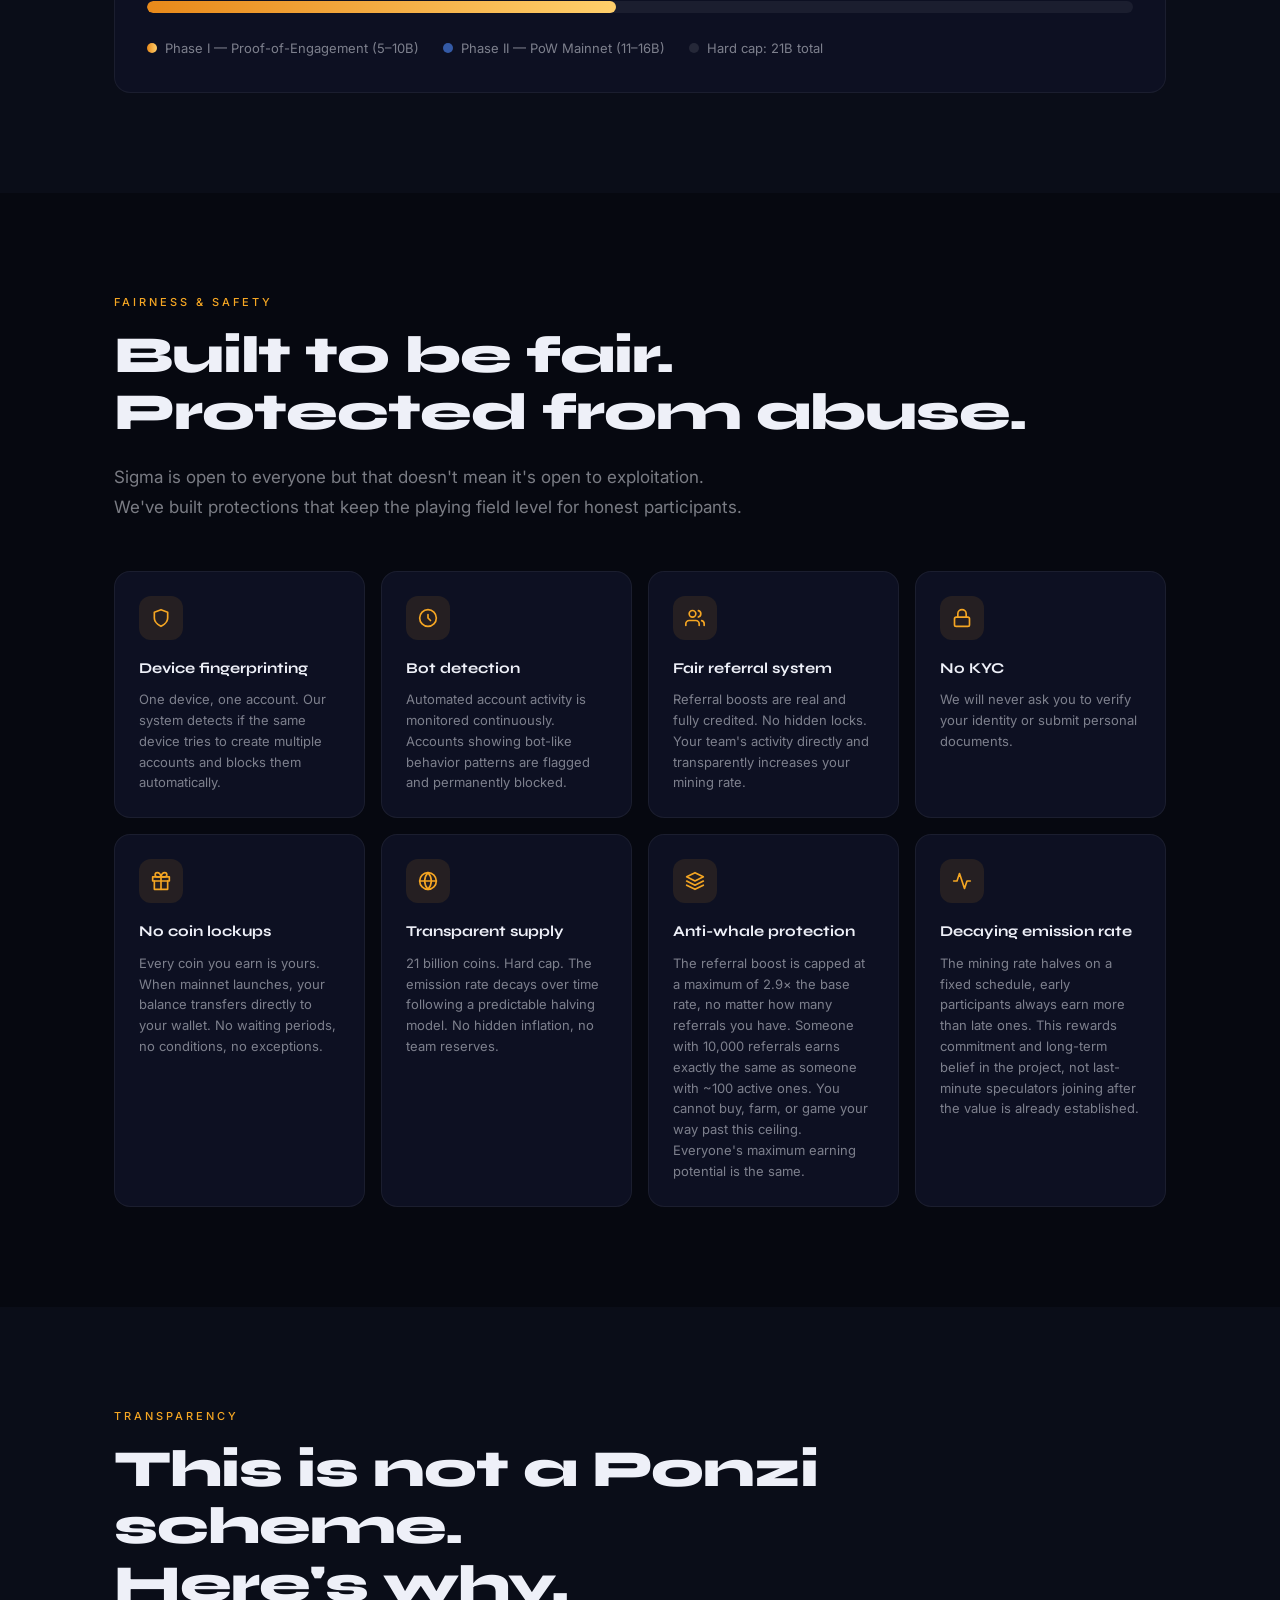
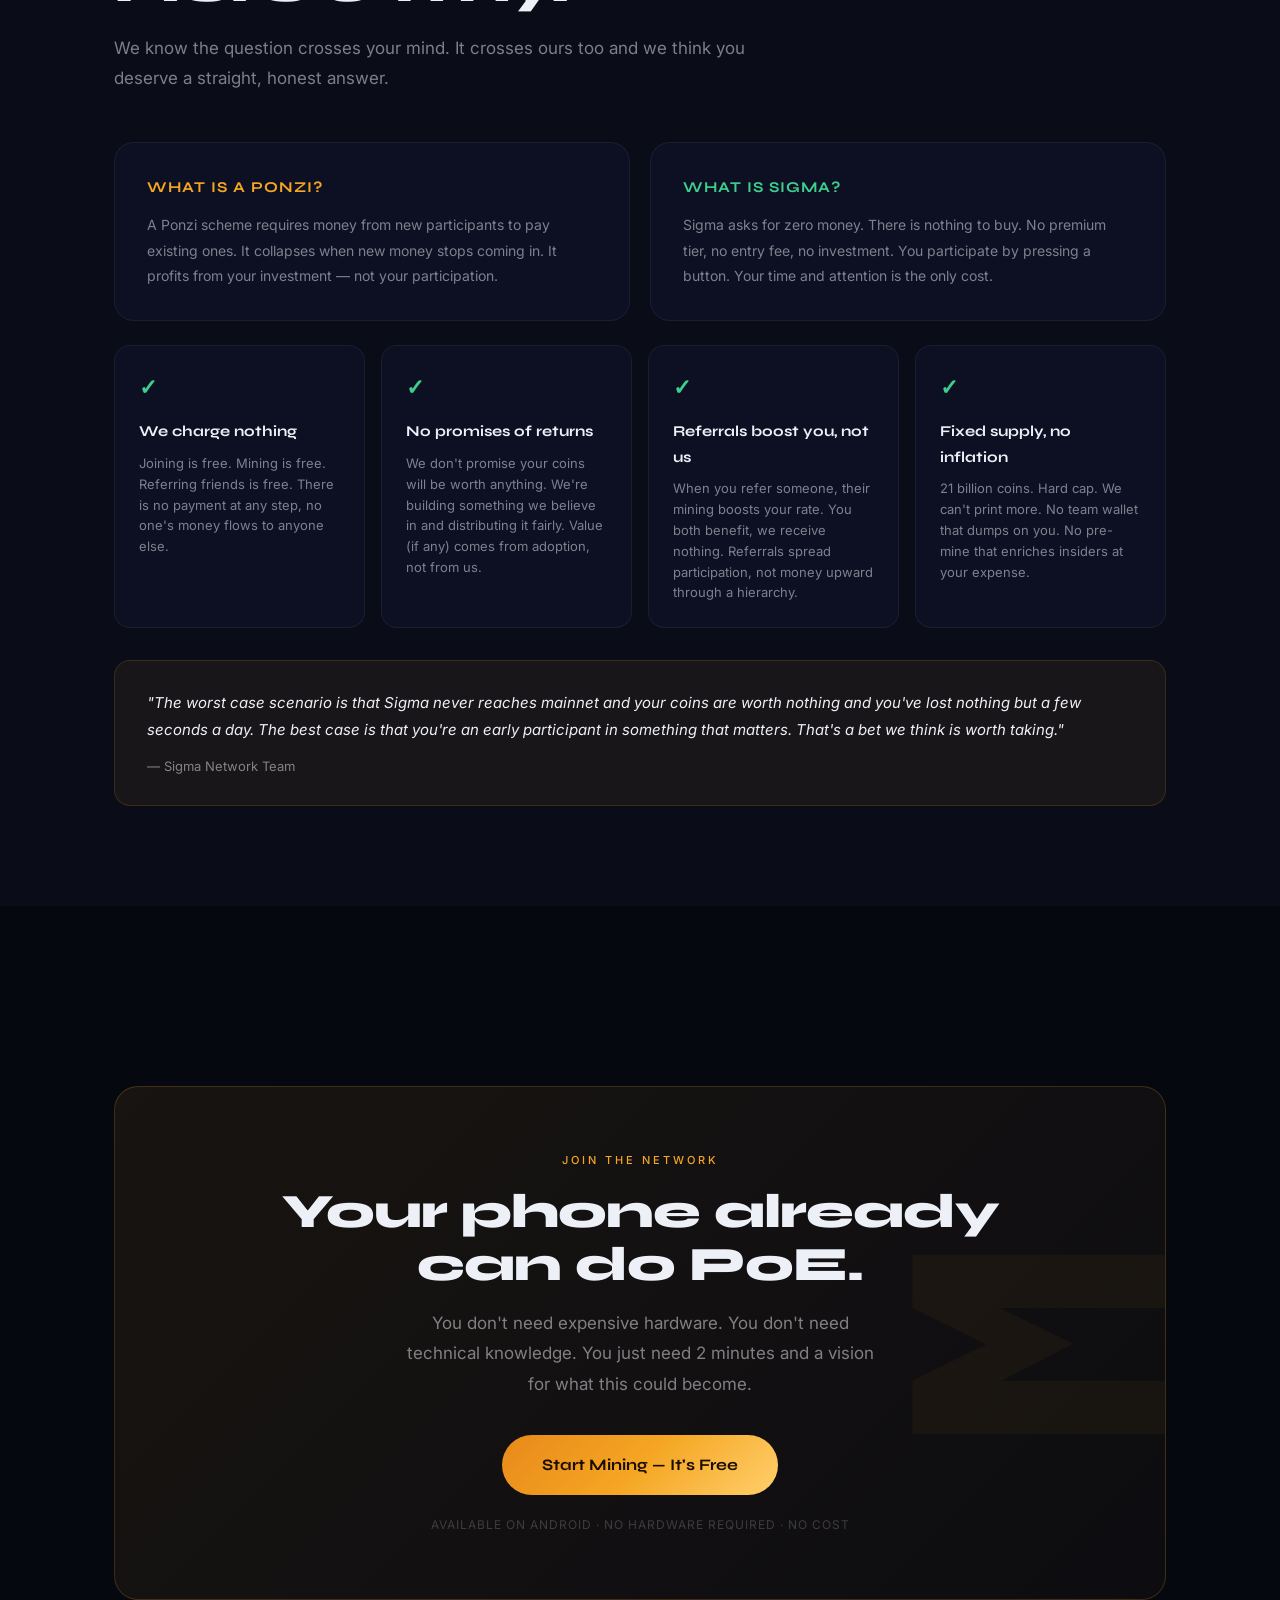
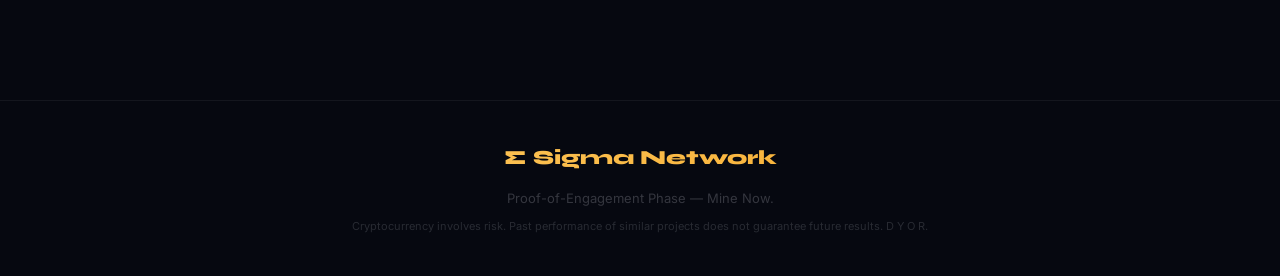
==== commit 639d9d78: "Update sigma-website.html" ====
--- a/sigma-website.html
+++ b/sigma-website.html
@@ -168,7 +168,7 @@
           <li>All earned coins delivered directly to your wallet, no lockups, no surprises</li>
           <li>No KYC required. Your identity is yours</li>
           <li>All referral boosts credited in full. Your team's contributions are always honored</li>
-          <li>Clear two-phase roadmap published from day one, PoW then PoW Mainnet</li>
+          <li>Clear two-phase roadmap published from day one, PoE then PoW Mainnet</li>
           <li>Anti-bot and double-account detection protects fairness for honest participants</li>
         </ul>
       </div>
